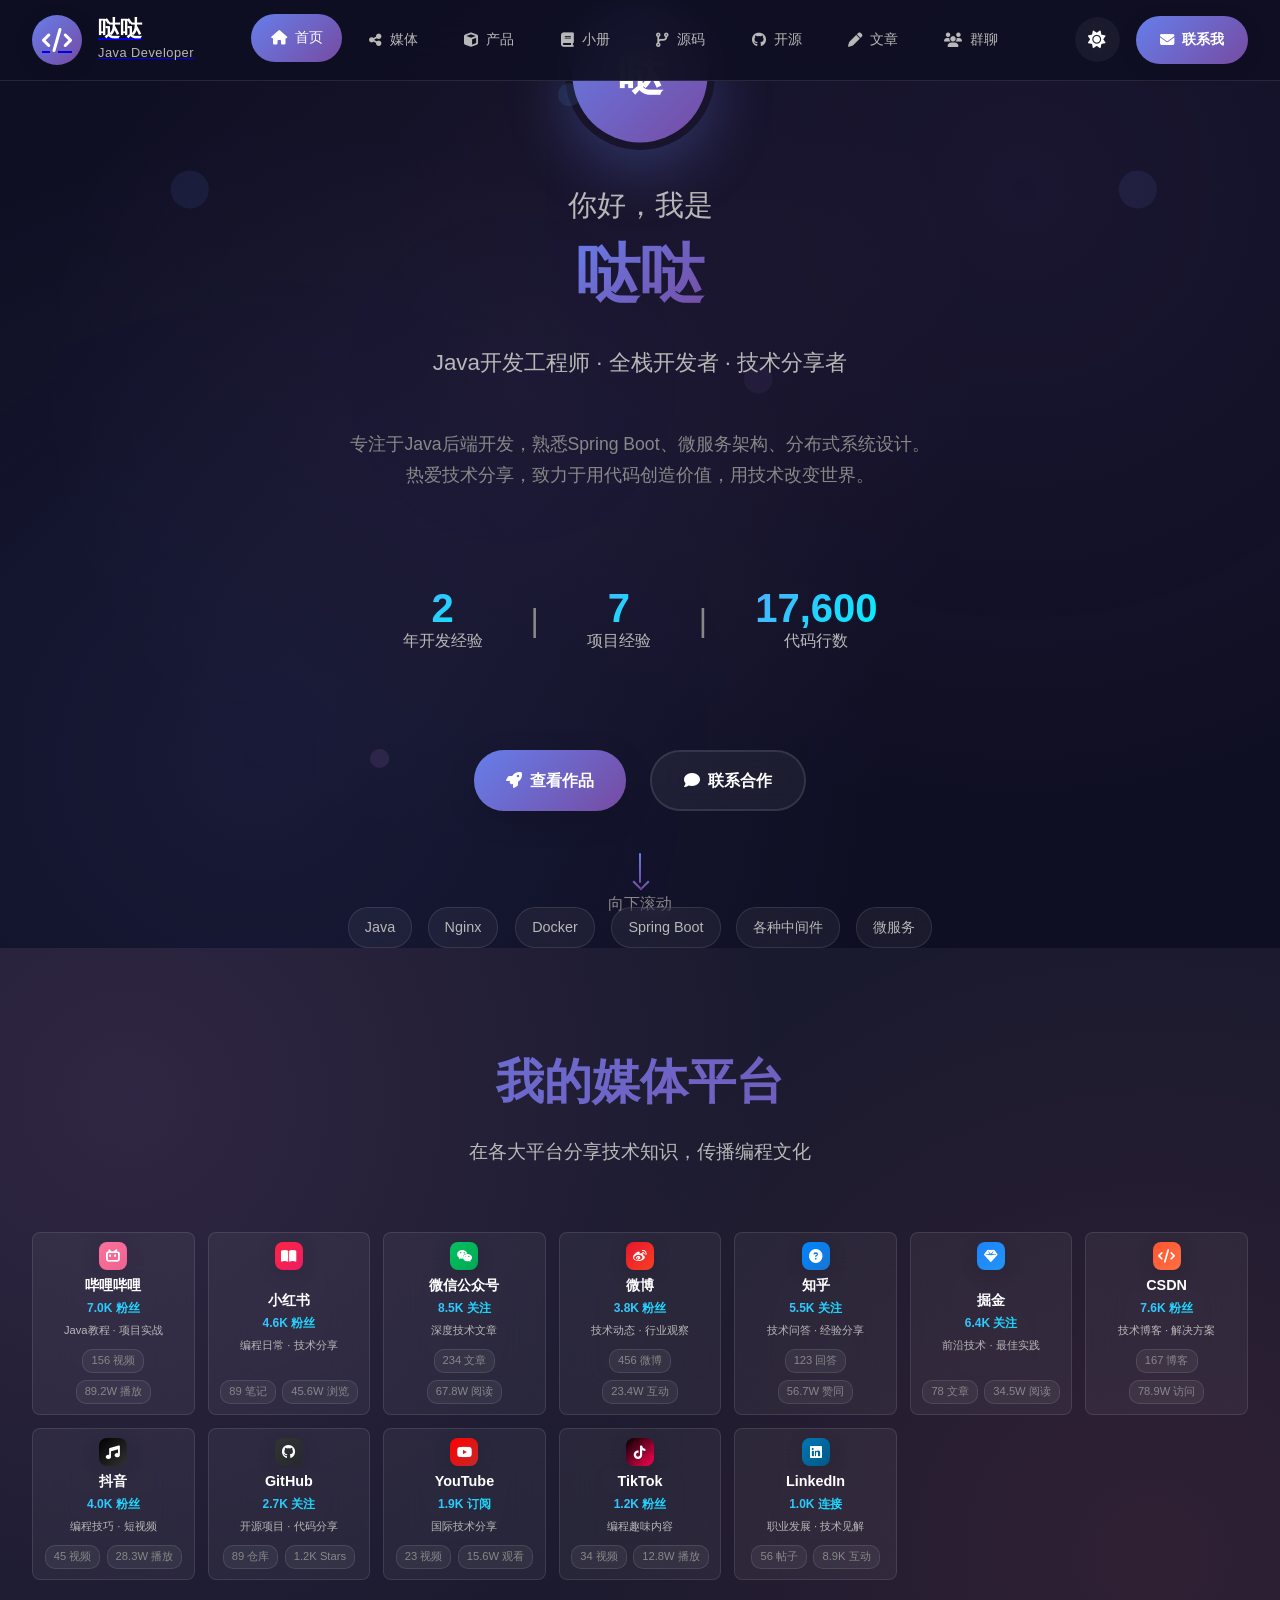
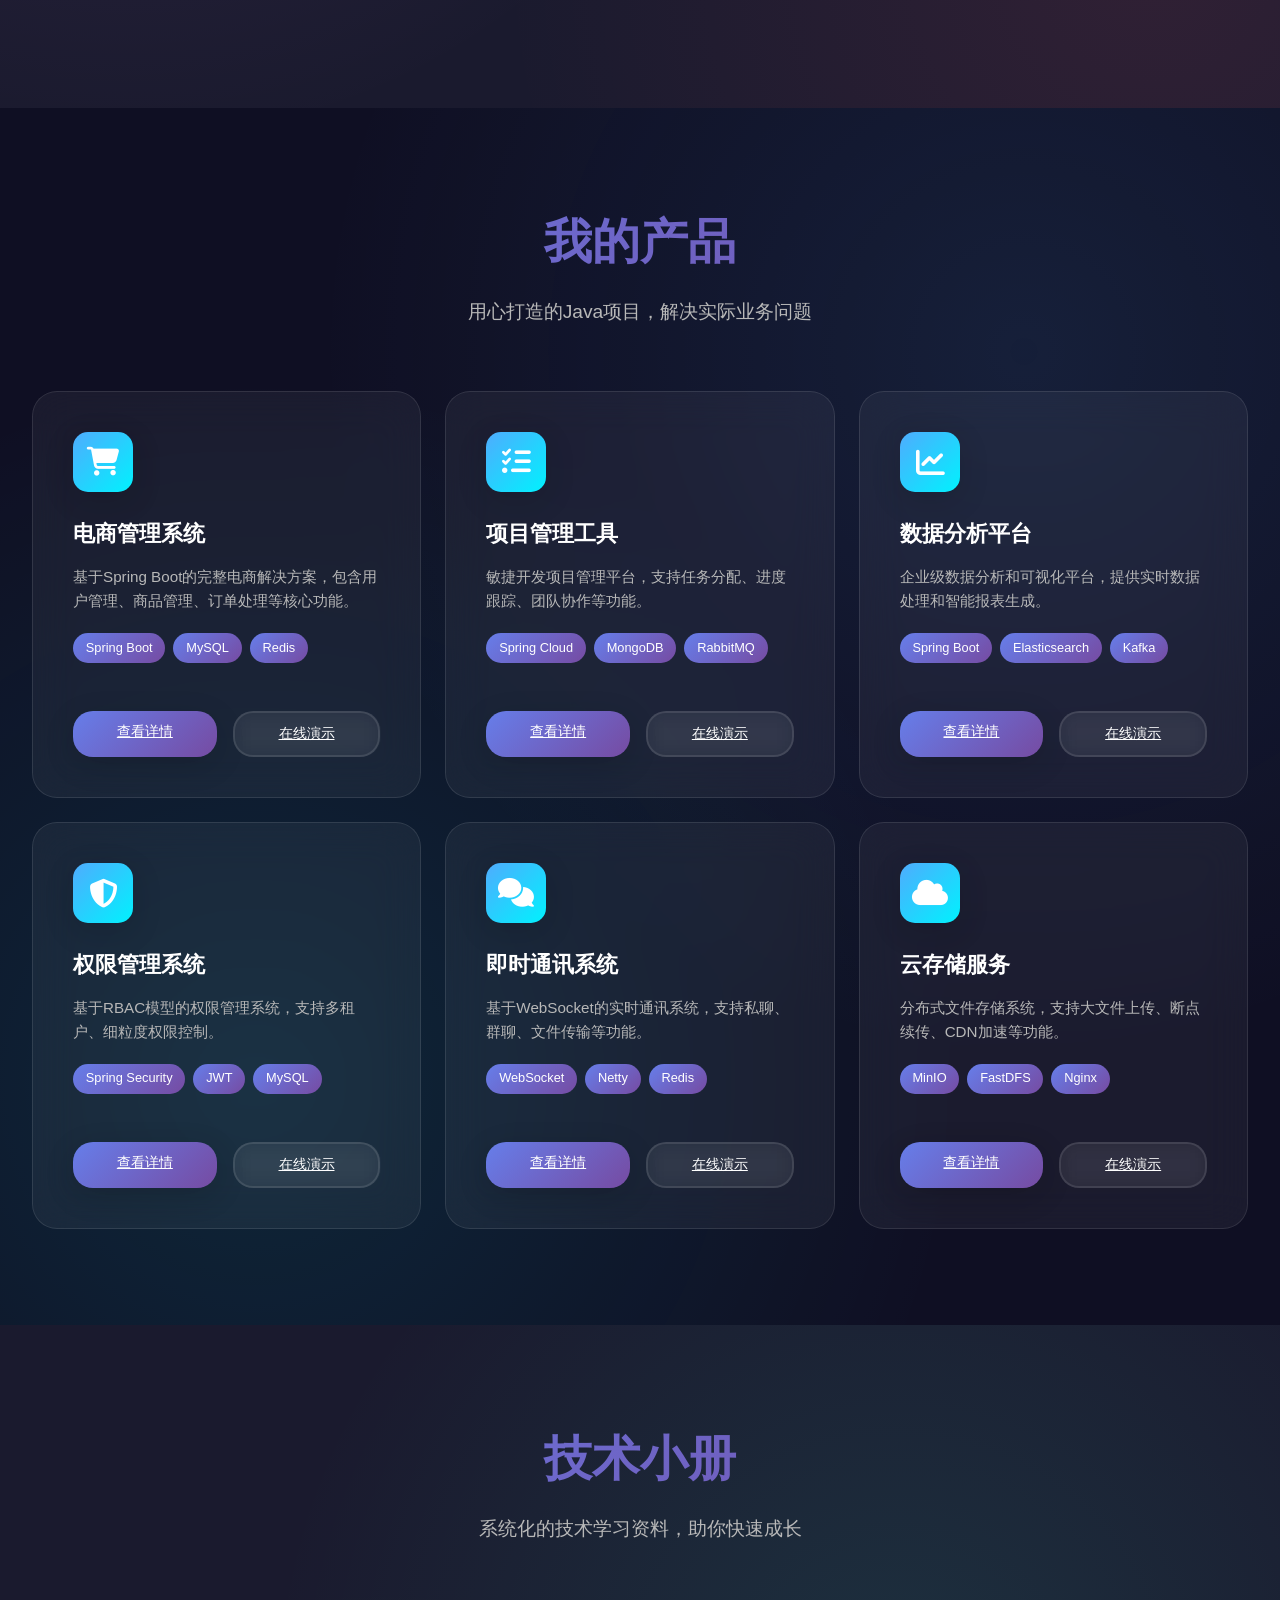
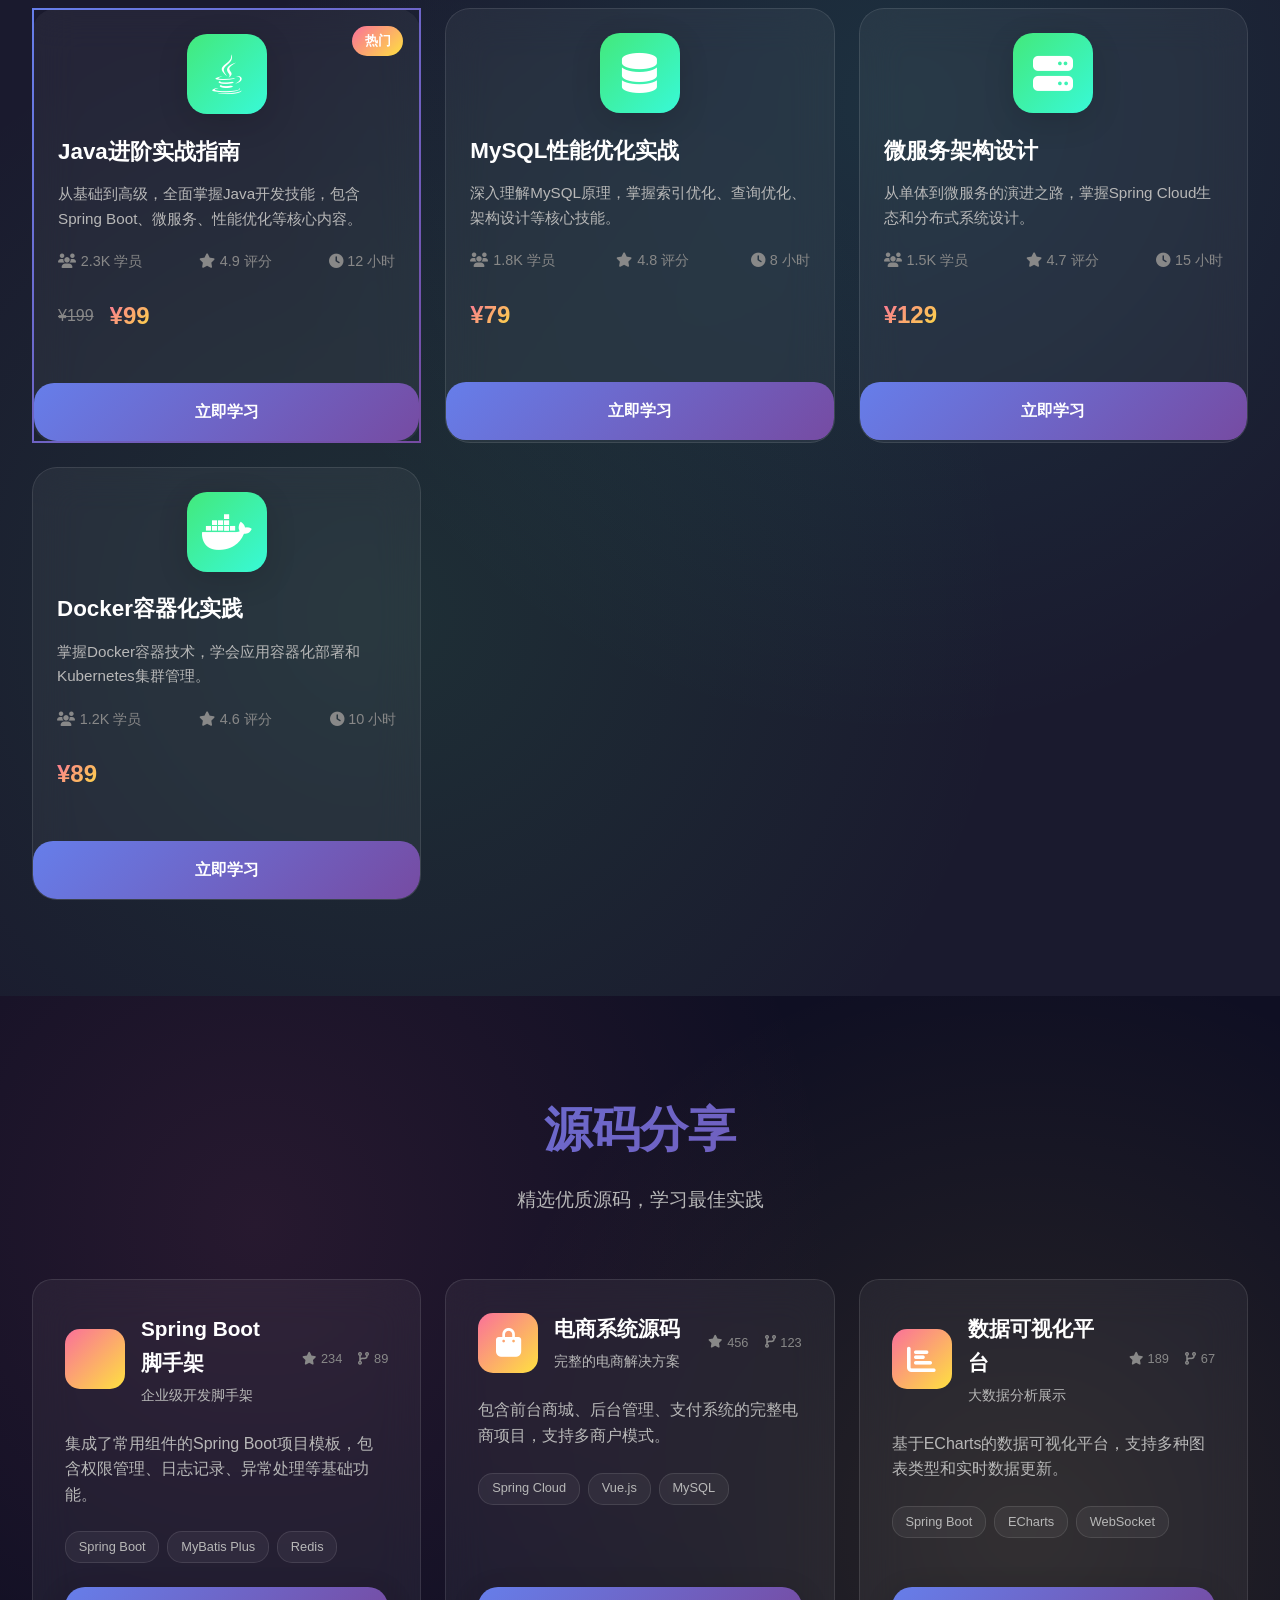
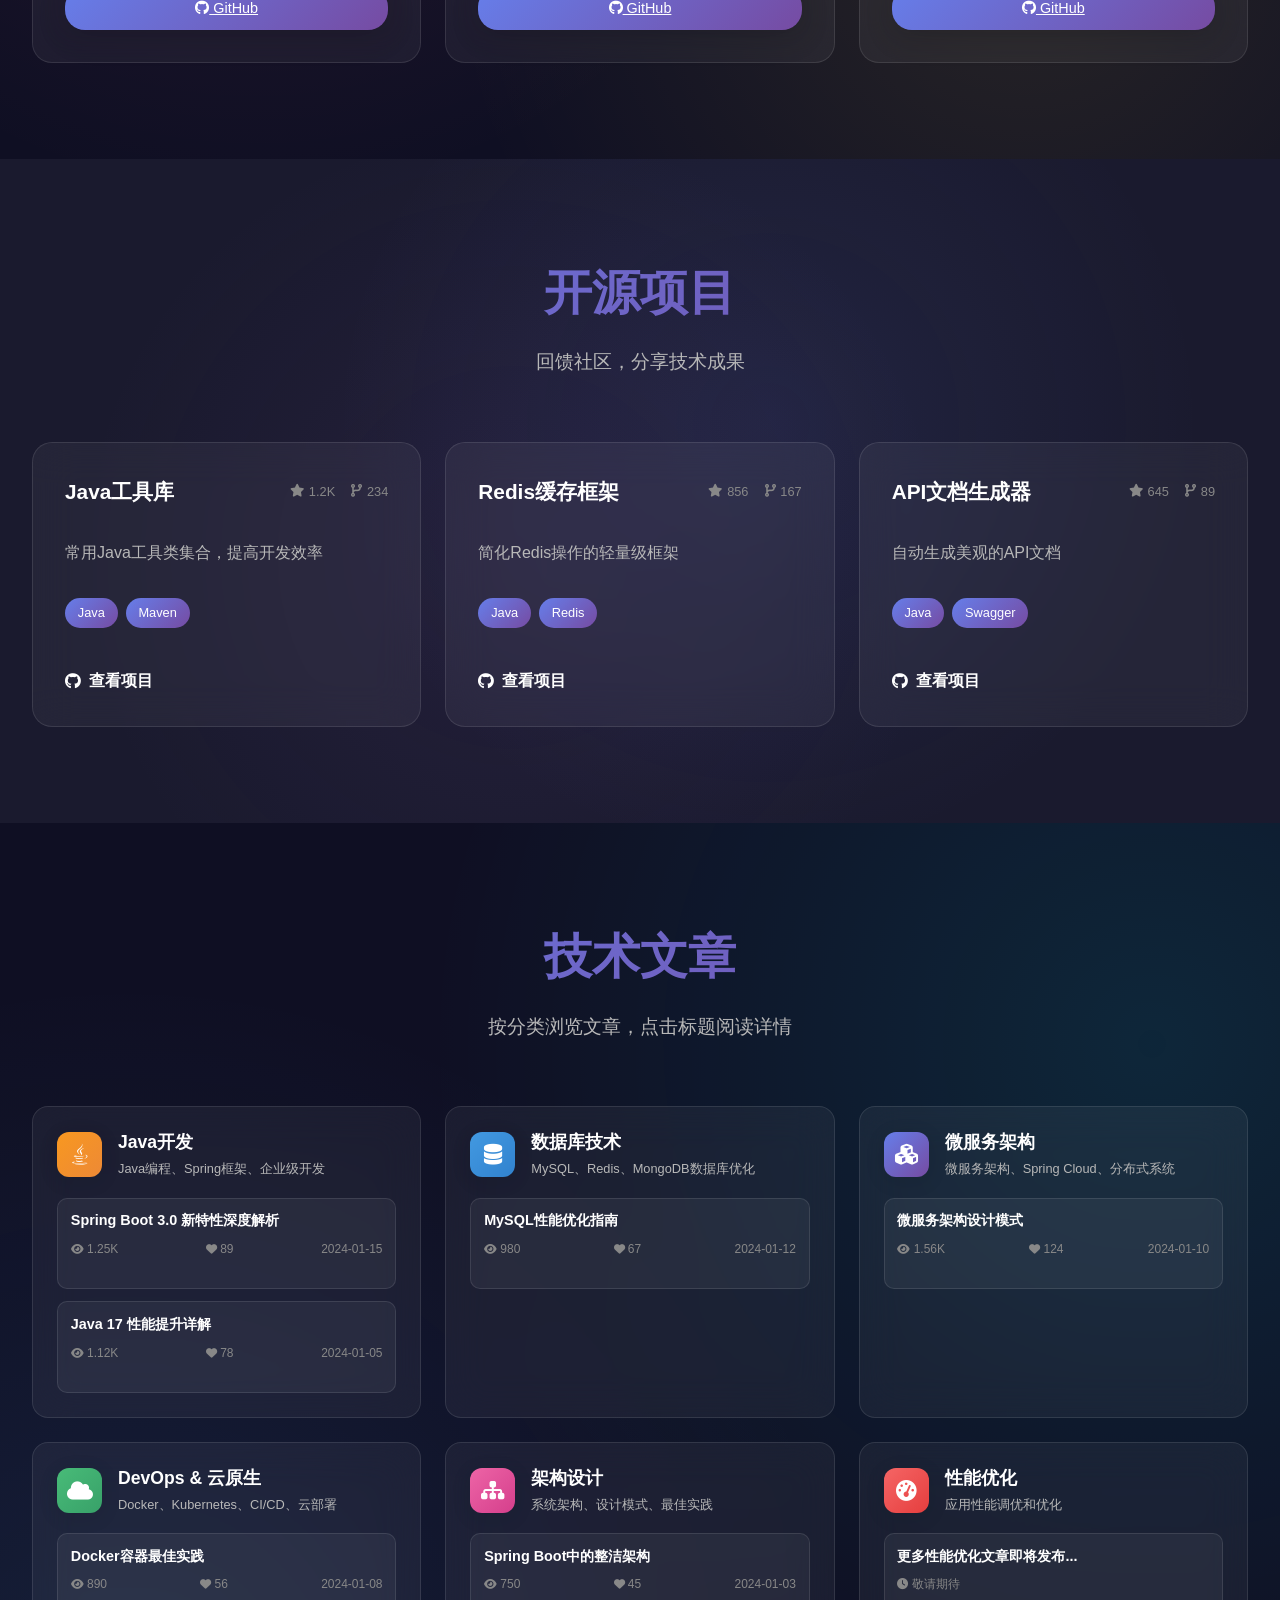
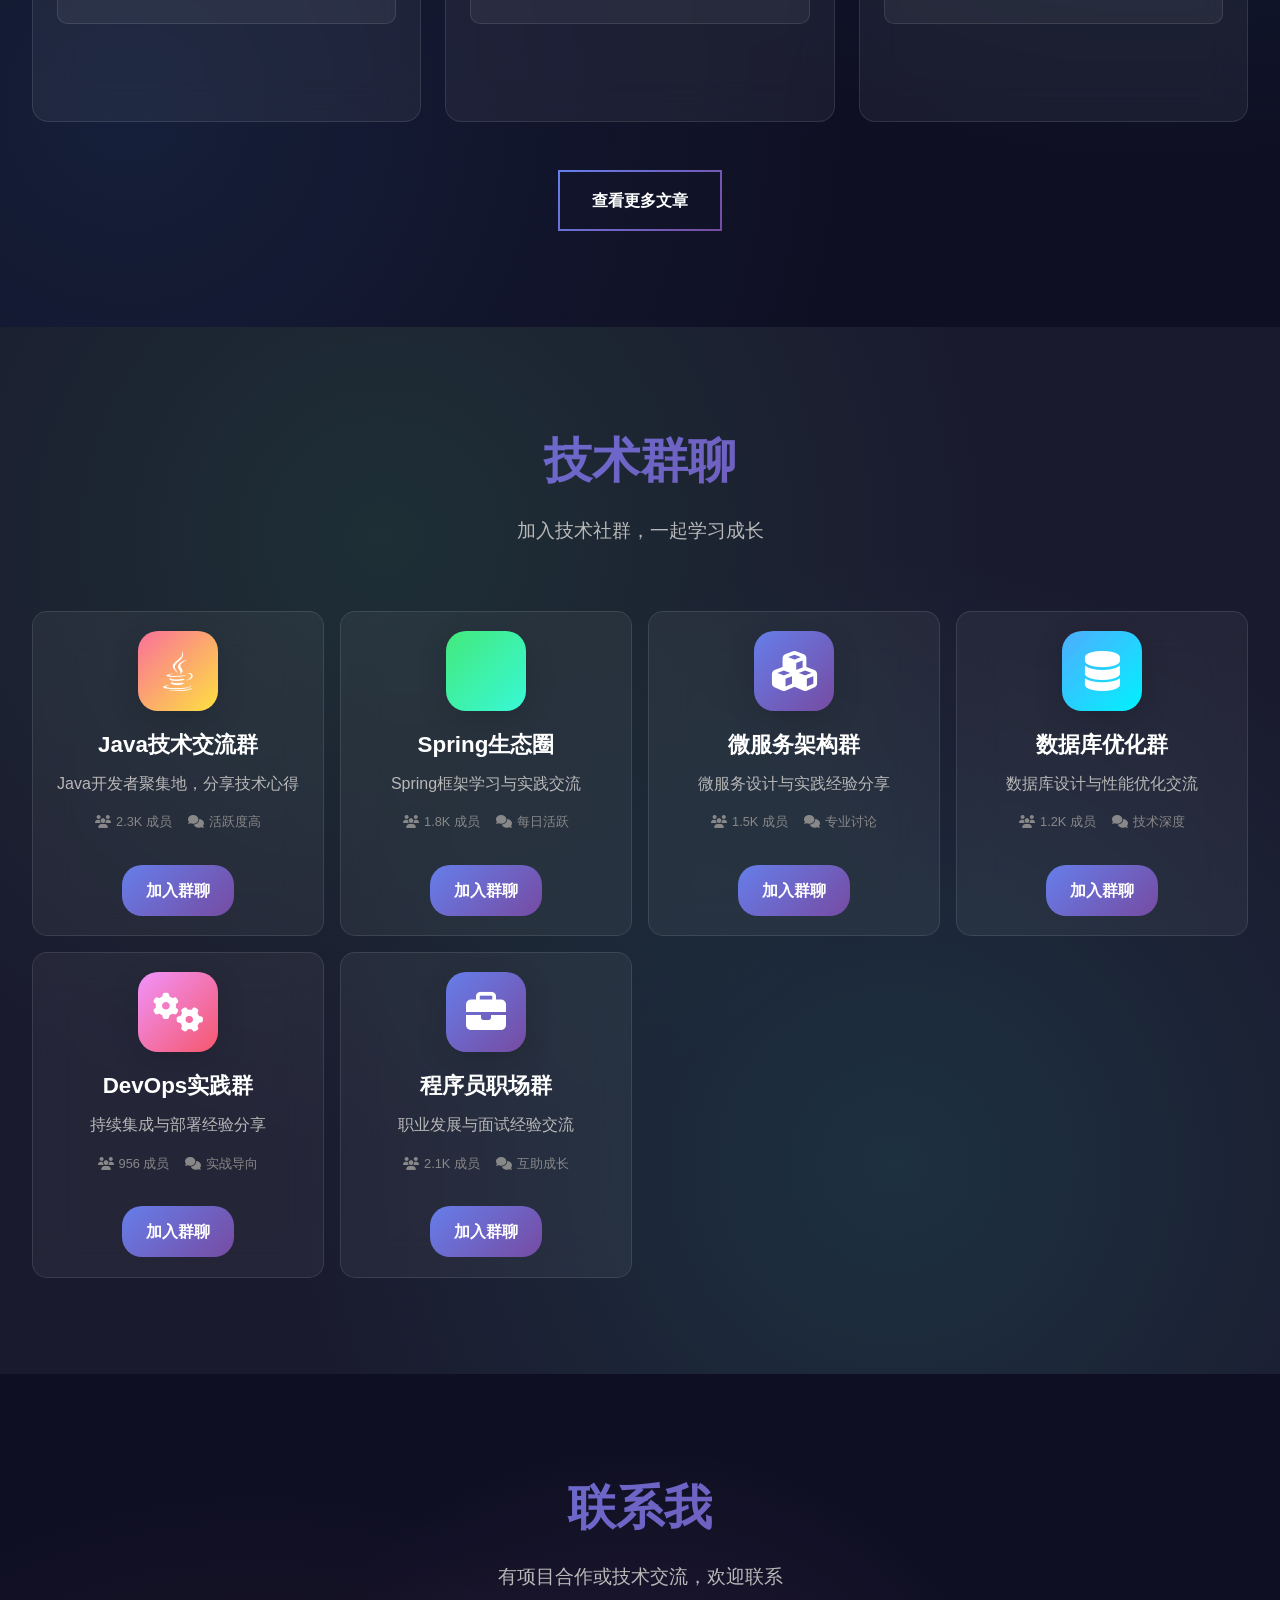
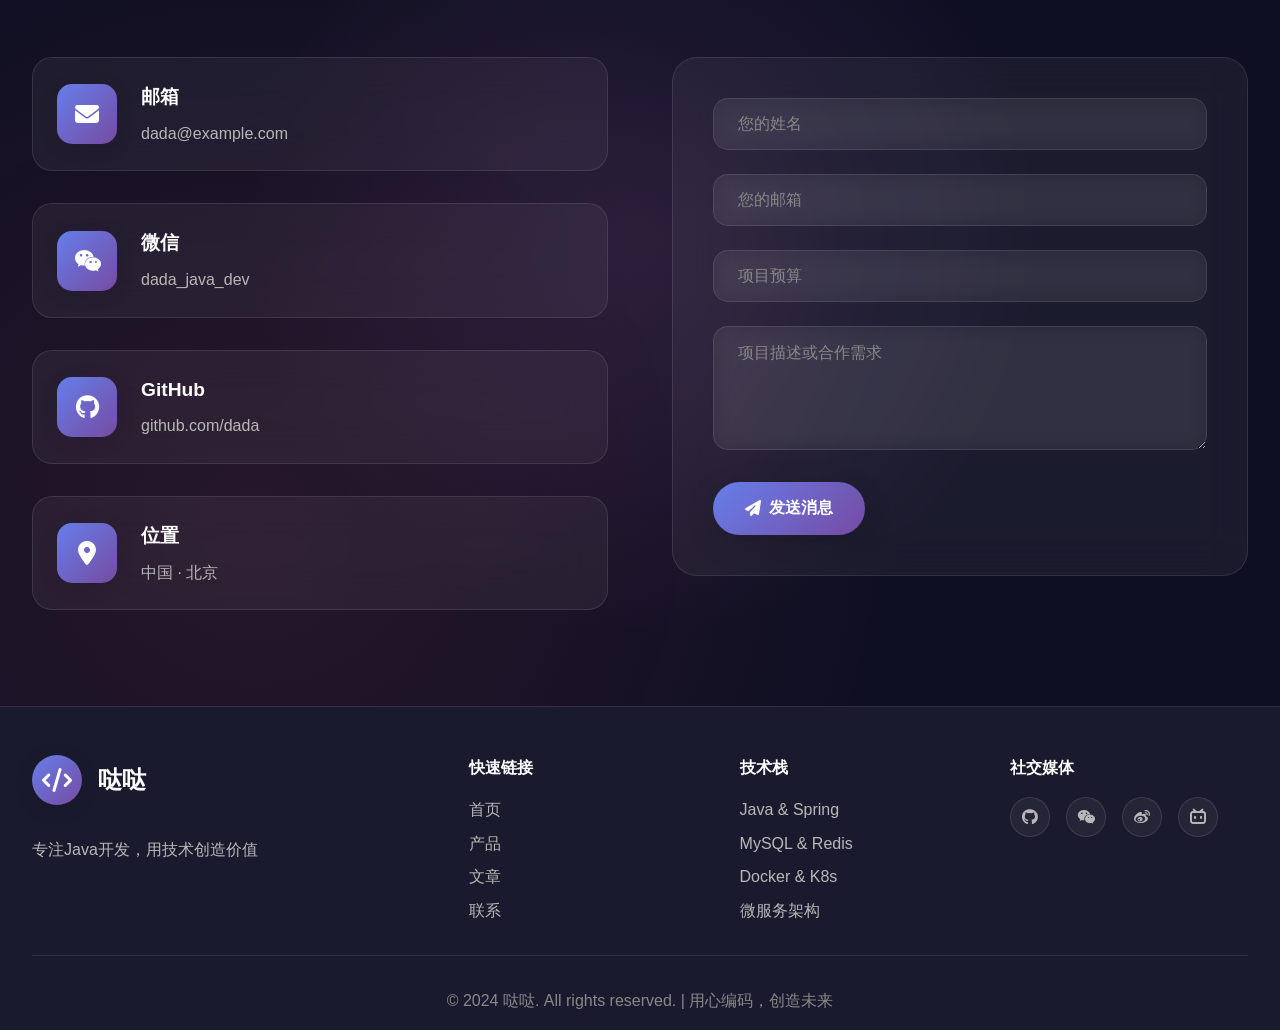
==== frontend/index.html @ 50cb6bde "first commit;" ====
<!DOCTYPE html>
<html lang="zh-CN">
<head>
    <meta charset="UTF-8">
    <meta name="viewport" content="width=device-width, initial-scale=1.0">
    <title>哒哒 - Java开发工程师</title>
    <link rel="stylesheet" href="css/style.css">
    <link rel="stylesheet" href="https://cdnjs.cloudflare.com/ajax/libs/font-awesome/6.4.0/css/all.min.css">
</head>
<body>
    <!-- 导航栏 -->
    <nav class="navbar">
        <div class="nav-container">
            <a href="#home" class="nav-logo">
                <div class="logo-avatar">
                    <i class="fas fa-code"></i>
                </div>
                <div class="logo-text">
                    <span class="logo-name">哒哒</span>
                    <span class="logo-subtitle">Java Developer</span>
                </div>
            </a>
            
            <div class="nav-menu">
                <a href="#home" class="nav-item active">
                    <i class="fas fa-home"></i>
                    <span>首页</span>
                </a>
                <a href="#media" class="nav-item">
                    <i class="fas fa-share-alt"></i>
                    <span>媒体</span>
                </a>
                <a href="#products" class="nav-item">
                    <i class="fas fa-cube"></i>
                    <span>产品</span>
                </a>
                <a href="#courses" class="nav-item">
                    <i class="fas fa-book"></i>
                    <span>小册</span>
                </a>
                <a href="#source" class="nav-item">
                    <i class="fas fa-code-branch"></i>
                    <span>源码</span>
                </a>
                <a href="#opensource" class="nav-item">
                    <i class="fab fa-github"></i>
                    <span>开源</span>
                </a>
                <a href="#articles" class="nav-item">
                    <i class="fas fa-pen"></i>
                    <span>文章</span>
                </a>
                <a href="#groups" class="nav-item">
                    <i class="fas fa-users"></i>
                    <span>群聊</span>
                </a>
            </div>
            
            <div class="nav-actions">
                <button class="theme-toggle" id="themeToggle">
                    <i class="fas fa-sun"></i>
                </button>
                <a href="#contact" class="nav-btn">
                    <i class="fas fa-envelope"></i>
                    <span>联系我</span>
                </a>
            </div>
        </div>
    </nav>

    <!-- 首页 -->
    <section id="home" class="hero-section">
        <div class="hero-container">
            <div class="hero-content">
                <div class="hero-avatar">
                    <img src="data:image/svg+xml,%3Csvg xmlns='http://www.w3.org/2000/svg' viewBox='0 0 200 200'%3E%3Cdefs%3E%3ClinearGradient id='grad1' x1='0%25' y1='0%25' x2='100%25' y2='100%25'%3E%3Cstop offset='0%25' style='stop-color:%23667eea;stop-opacity:1' /%3E%3Cstop offset='100%25' style='stop-color:%23764ba2;stop-opacity:1' /%3E%3C/linearGradient%3E%3C/defs%3E%3Ccircle cx='100' cy='100' r='90' fill='url(%23grad1)'/%3E%3Ctext x='100' y='120' text-anchor='middle' fill='white' font-size='60' font-weight='bold'%3E哒%3C/text%3E%3C/svg%3E" alt="Avatar">
                </div>
                <h1 class="hero-title">
                    <span class="title-line">你好，我是</span>
                    <span class="title-name">哒哒</span>
                </h1>
                <p class="hero-subtitle">Java开发工程师 · 全栈开发者 · 技术分享者</p>
                <p class="hero-description">
                    专注于Java后端开发，熟悉Spring Boot、微服务架构、分布式系统设计。
                    热爱技术分享，致力于用代码创造价值，用技术改变世界。
                </p>
                
                <div class="hero-stats">
                    <div class="stat-item">
                        <span class="stat-number" data-count="7">0</span>
                        <span class="stat-label">年开发经验</span>
                    </div>
                    <div class="stat-divider">|</div>
                    <div class="stat-item">
                        <span class="stat-number" data-count="20">0</span>
                        <span class="stat-label">项目经验</span>
                    </div>
                    <div class="stat-divider">|</div>
                    <div class="stat-item">
                        <span class="stat-number" data-count="50000">0</span>
                        <span class="stat-label">代码行数</span>
                    </div>
                </div>
                
                <div class="hero-buttons">
                    <a href="#products" class="btn btn-primary">
                        <i class="fas fa-rocket"></i>
                        <span>查看作品</span>
                    </a>
                    <a href="#contact" class="btn btn-secondary">
                        <i class="fas fa-comment"></i>
                        <span>联系合作</span>
                    </a>
                </div>
                
                <div class="hero-skills">
                    <div class="skill-tag">Java</div>
                    <div class="skill-tag">Nginx</div>
                    <div class="skill-tag">Docker</div>
                    <div class="skill-tag">Spring Boot</div>
                    <div class="skill-tag">各种中间件</div>
                    <div class="skill-tag">微服务</div>
                </div>
            </div>
        </div>
        
        <div class="scroll-indicator">
            <div class="scroll-arrow"></div>
            <span>向下滚动</span>
        </div>
    </section>

    <!-- 媒体平台 -->
    <section id="media" class="media-section">
        <div class="section-container">
            <div class="section-header">
                <h2 class="section-title">我的媒体平台</h2>
                <p class="section-subtitle">在各大平台分享技术知识，传播编程文化</p>
            </div>
            
            <div class="media-grid collapsed" id="mediaGrid">
                <div class="media-card bilibili">
                    <div class="media-icon">
                        <i class="fab fa-bilibili"></i>
                    </div>
                    <div class="media-info">
                        <h3>哔哩哔哩</h3>
                        <p class="followers">12.5K 粉丝</p>
                        <p class="description">Java教程 · 项目实战</p>
                    </div>
                    <div class="media-stats">
                        <span class="stat">156 视频</span>
                        <span class="stat">89.2W 播放</span>
                    </div>
                </div>
                
                <div class="media-card xiaohongshu">
                    <div class="media-icon">
                        <i class="fas fa-book-open"></i>
                    </div>
                    <div class="media-info">
                        <h3>小红书</h3>
                        <p class="followers">8.3K 粉丝</p>
                        <p class="description">编程日常 · 技术分享</p>
                    </div>
                    <div class="media-stats">
                        <span class="stat">89 笔记</span>
                        <span class="stat">45.6W 浏览</span>
                    </div>
                </div>
                
                <div class="media-card wechat">
                    <div class="media-icon">
                        <i class="fab fa-weixin"></i>
                    </div>
                    <div class="media-info">
                        <h3>微信公众号</h3>
                        <p class="followers">15.2K 关注</p>
                        <p class="description">深度技术文章</p>
                    </div>
                    <div class="media-stats">
                        <span class="stat">234 文章</span>
                        <span class="stat">67.8W 阅读</span>
                    </div>
                </div>
                
                <div class="media-card weibo">
                    <div class="media-icon">
                        <i class="fab fa-weibo"></i>
                    </div>
                    <div class="media-info">
                        <h3>微博</h3>
                        <p class="followers">6.7K 粉丝</p>
                        <p class="description">技术动态 · 行业观察</p>
                    </div>
                    <div class="media-stats">
                        <span class="stat">456 微博</span>
                        <span class="stat">23.4W 互动</span>
                    </div>
                </div>
                
                <div class="media-card zhihu">
                    <div class="media-icon">
                        <i class="fas fa-question-circle"></i>
                    </div>
                    <div class="media-info">
                        <h3>知乎</h3>
                        <p class="followers">9.8K 关注</p>
                        <p class="description">技术问答 · 经验分享</p>
                    </div>
                    <div class="media-stats">
                        <span class="stat">123 回答</span>
                        <span class="stat">56.7W 赞同</span>
                    </div>
                </div>
                
                <div class="media-card juejin">
                    <div class="media-icon">
                        <i class="fas fa-gem"></i>
                    </div>
                    <div class="media-info">
                        <h3>掘金</h3>
                        <p class="followers">11.4K 关注</p>
                        <p class="description">前沿技术 · 最佳实践</p>
                    </div>
                    <div class="media-stats">
                        <span class="stat">78 文章</span>
                        <span class="stat">34.5W 阅读</span>
                    </div>
                </div>
                
                <div class="media-card csdn">
                    <div class="media-icon">
                        <i class="fas fa-code"></i>
                    </div>
                    <div class="media-info">
                        <h3>CSDN</h3>
                        <p class="followers">13.6K 粉丝</p>
                        <p class="description">技术博客 · 解决方案</p>
                    </div>
                    <div class="media-stats">
                        <span class="stat">167 博客</span>
                        <span class="stat">78.9W 访问</span>
                    </div>
                </div>
                
                <div class="media-card douyin">
                    <div class="media-icon">
                        <i class="fas fa-music"></i>
                    </div>
                    <div class="media-info">
                        <h3>抖音</h3>
                        <p class="followers">7.2K 粉丝</p>
                        <p class="description">编程技巧 · 短视频</p>
                    </div>
                    <div class="media-stats">
                        <span class="stat">45 视频</span>
                        <span class="stat">28.3W 播放</span>
                    </div>
                </div>
                
                <div class="media-card github">
                    <div class="media-icon">
                        <i class="fab fa-github"></i>
                    </div>
                    <div class="media-info">
                        <h3>GitHub</h3>
                        <p class="followers">4.8K 关注</p>
                        <p class="description">开源项目 · 代码分享</p>
                    </div>
                    <div class="media-stats">
                        <span class="stat">89 仓库</span>
                        <span class="stat">1.2K Stars</span>
                    </div>
                </div>
                
                <div class="media-card youtube">
                    <div class="media-icon">
                        <i class="fab fa-youtube"></i>
                    </div>
                    <div class="media-info">
                        <h3>YouTube</h3>
                        <p class="followers">3.4K 订阅</p>
                        <p class="description">国际技术分享</p>
                    </div>
                    <div class="media-stats">
                        <span class="stat">23 视频</span>
                        <span class="stat">15.6W 观看</span>
                    </div>
                </div>
                
                <div class="media-card tiktok">
                    <div class="media-icon">
                        <i class="fab fa-tiktok"></i>
                    </div>
                    <div class="media-info">
                        <h3>TikTok</h3>
                        <p class="followers">2.1K 粉丝</p>
                        <p class="description">编程趣味内容</p>
                    </div>
                    <div class="media-stats">
                        <span class="stat">34 视频</span>
                        <span class="stat">12.8W 播放</span>
                    </div>
                </div>
                
                <div class="media-card linkedin">
                    <div class="media-icon">
                        <i class="fab fa-linkedin"></i>
                    </div>
                    <div class="media-info">
                        <h3>LinkedIn</h3>
                        <p class="followers">1.8K 连接</p>
                        <p class="description">职业发展 · 技术见解</p>
                    </div>
                    <div class="media-stats">
                        <span class="stat">56 帖子</span>
                        <span class="stat">8.9K 互动</span>
                    </div>
                </div>
            </div>
            
            <div style="text-align: center; margin-top: 2rem;">
                <button class="btn btn-outline" id="mediaToggle">
                    <i class="fas fa-chevron-down"></i>
                    <span>查看全部平台</span>
                </button>
            </div>
        </div>
    </section>

    <!-- 产品展示 -->
    <section id="products" class="products-section">
        <div class="section-container">
            <div class="section-header">
                <h2 class="section-title">我的产品</h2>
                <p class="section-subtitle">用心打造的Java项目，解决实际业务问题</p>
            </div>
            
            <div class="products-grid">
                <div class="product-card">
                    <div class="product-icon">
                        <i class="fas fa-shopping-cart"></i>
                    </div>
                    <div class="product-info">
                        <h3>电商管理系统</h3>
                        <p>基于Spring Boot的完整电商解决方案，包含用户管理、商品管理、订单处理等核心功能。</p>
                        <div class="tech-stack">
                            <span class="tech">Spring Boot</span>
                            <span class="tech">MySQL</span>
                            <span class="tech">Redis</span>
                        </div>
                    </div>
                    <div class="product-actions">
                        <a href="#" class="btn-small btn-primary">查看详情</a>
                        <a href="#" class="btn-small btn-secondary">在线演示</a>
                    </div>
                </div>
                
                <div class="product-card">
                    <div class="product-icon">
                        <i class="fas fa-tasks"></i>
                    </div>
                    <div class="product-info">
                        <h3>项目管理工具</h3>
                        <p>敏捷开发项目管理平台，支持任务分配、进度跟踪、团队协作等功能。</p>
                        <div class="tech-stack">
                            <span class="tech">Spring Cloud</span>
                            <span class="tech">MongoDB</span>
                            <span class="tech">RabbitMQ</span>
                        </div>
                    </div>
                    <div class="product-actions">
                        <a href="#" class="btn-small btn-primary">查看详情</a>
                        <a href="#" class="btn-small btn-secondary">在线演示</a>
                    </div>
                </div>
                
                <div class="product-card">
                    <div class="product-icon">
                        <i class="fas fa-chart-line"></i>
                    </div>
                    <div class="product-info">
                        <h3>数据分析平台</h3>
                        <p>企业级数据分析和可视化平台，提供实时数据处理和智能报表生成。</p>
                        <div class="tech-stack">
                            <span class="tech">Spring Boot</span>
                            <span class="tech">Elasticsearch</span>
                            <span class="tech">Kafka</span>
                        </div>
                    </div>
                    <div class="product-actions">
                        <a href="#" class="btn-small btn-primary">查看详情</a>
                        <a href="#" class="btn-small btn-secondary">在线演示</a>
                    </div>
                </div>
                
                <div class="product-card">
                    <div class="product-icon">
                        <i class="fas fa-shield-alt"></i>
                    </div>
                    <div class="product-info">
                        <h3>权限管理系统</h3>
                        <p>基于RBAC模型的权限管理系统，支持多租户、细粒度权限控制。</p>
                        <div class="tech-stack">
                            <span class="tech">Spring Security</span>
                            <span class="tech">JWT</span>
                            <span class="tech">MySQL</span>
                        </div>
                    </div>
                    <div class="product-actions">
                        <a href="#" class="btn-small btn-primary">查看详情</a>
                        <a href="#" class="btn-small btn-secondary">在线演示</a>
                    </div>
                </div>
                
                <div class="product-card">
                    <div class="product-icon">
                        <i class="fas fa-comments"></i>
                    </div>
                    <div class="product-info">
                        <h3>即时通讯系统</h3>
                        <p>基于WebSocket的实时通讯系统，支持私聊、群聊、文件传输等功能。</p>
                        <div class="tech-stack">
                            <span class="tech">WebSocket</span>
                            <span class="tech">Netty</span>
                            <span class="tech">Redis</span>
                        </div>
                    </div>
                    <div class="product-actions">
                        <a href="#" class="btn-small btn-primary">查看详情</a>
                        <a href="#" class="btn-small btn-secondary">在线演示</a>
                    </div>
                </div>
                
                <div class="product-card">
                    <div class="product-icon">
                        <i class="fas fa-cloud"></i>
                    </div>
                    <div class="product-info">
                        <h3>云存储服务</h3>
                        <p>分布式文件存储系统，支持大文件上传、断点续传、CDN加速等功能。</p>
                        <div class="tech-stack">
                            <span class="tech">MinIO</span>
                            <span class="tech">FastDFS</span>
                            <span class="tech">Nginx</span>
                        </div>
                    </div>
                    <div class="product-actions">
                        <a href="#" class="btn-small btn-primary">查看详情</a>
                        <a href="#" class="btn-small btn-secondary">在线演示</a>
                    </div>
                </div>
            </div>
        </div>
    </section>

    <!-- 技术小册 -->
    <section id="courses" class="courses-section">
        <div class="section-container">
            <div class="section-header">
                <h2 class="section-title">技术小册</h2>
                <p class="section-subtitle">系统化的技术学习资料，助你快速成长</p>
            </div>
            
            <div class="courses-grid">
                <div class="course-card featured">
                    <div class="course-badge">热门</div>
                    <div class="course-icon">
                        <i class="fab fa-java"></i>
                    </div>
                    <div class="course-info">
                        <h3>Java进阶实战指南</h3>
                        <p>从基础到高级，全面掌握Java开发技能，包含Spring Boot、微服务、性能优化等核心内容。</p>
                        <div class="course-stats">
                            <span><i class="fas fa-users"></i> 2.3K 学员</span>
                            <span><i class="fas fa-star"></i> 4.9 评分</span>
                            <span><i class="fas fa-clock"></i> 12 小时</span>
                        </div>
                        <div class="course-price">
                            <span class="original-price">¥199</span>
                            <span class="current-price">¥99</span>
                        </div>
                    </div>
                    <a href="#" class="course-btn">立即学习</a>
                </div>
                
                <div class="course-card">
                    <div class="course-icon">
                        <i class="fas fa-database"></i>
                    </div>
                    <div class="course-info">
                        <h3>MySQL性能优化实战</h3>
                        <p>深入理解MySQL原理，掌握索引优化、查询优化、架构设计等核心技能。</p>
                        <div class="course-stats">
                            <span><i class="fas fa-users"></i> 1.8K 学员</span>
                            <span><i class="fas fa-star"></i> 4.8 评分</span>
                            <span><i class="fas fa-clock"></i> 8 小时</span>
                        </div>
                        <div class="course-price">
                            <span class="current-price">¥79</span>
                        </div>
                    </div>
                    <a href="#" class="course-btn">立即学习</a>
                </div>
                
                <div class="course-card">
                    <div class="course-icon">
                        <i class="fas fa-server"></i>
                    </div>
                    <div class="course-info">
                        <h3>微服务架构设计</h3>
                        <p>从单体到微服务的演进之路，掌握Spring Cloud生态和分布式系统设计。</p>
                        <div class="course-stats">
                            <span><i class="fas fa-users"></i> 1.5K 学员</span>
                            <span><i class="fas fa-star"></i> 4.7 评分</span>
                            <span><i class="fas fa-clock"></i> 15 小时</span>
                        </div>
                        <div class="course-price">
                            <span class="current-price">¥129</span>
                        </div>
                    </div>
                    <a href="#" class="course-btn">立即学习</a>
                </div>
                
                <div class="course-card">
                    <div class="course-icon">
                        <i class="fab fa-docker"></i>
                    </div>
                    <div class="course-info">
                        <h3>Docker容器化实践</h3>
                        <p>掌握Docker容器技术，学会应用容器化部署和Kubernetes集群管理。</p>
                        <div class="course-stats">
                            <span><i class="fas fa-users"></i> 1.2K 学员</span>
                            <span><i class="fas fa-star"></i> 4.6 评分</span>
                            <span><i class="fas fa-clock"></i> 10 小时</span>
                        </div>
                        <div class="course-price">
                            <span class="current-price">¥89</span>
                        </div>
                    </div>
                    <a href="#" class="course-btn">立即学习</a>
                </div>
            </div>
        </div>
    </section>

    <!-- 源码分享 -->
    <section id="source" class="source-section">
        <div class="section-container">
            <div class="section-header">
                <h2 class="section-title">源码分享</h2>
                <p class="section-subtitle">精选优质源码，学习最佳实践</p>
            </div>
            
            <div class="source-grid">
                <div class="source-card">
                    <div class="source-header">
                        <div class="source-icon">
                            <i class="fab fa-spring"></i>
                        </div>
                        <div class="source-meta">
                            <h3>Spring Boot 脚手架</h3>
                            <p>企业级开发脚手架</p>
                        </div>
                        <div class="source-stats">
                            <span><i class="fas fa-star"></i> 234</span>
                            <span><i class="fas fa-code-branch"></i> 89</span>
                        </div>
                    </div>
                    <div class="source-description">
                        <p>集成了常用组件的Spring Boot项目模板，包含权限管理、日志记录、异常处理等基础功能。</p>
                    </div>
                    <div class="source-tech">
                        <span class="tech-tag">Spring Boot</span>
                        <span class="tech-tag">MyBatis Plus</span>
                        <span class="tech-tag">Redis</span>
                    </div>
                    <div class="source-actions">
                        <a href="#" class="btn-small btn-primary">
                            <i class="fab fa-github"></i> GitHub
                        </a>
                    </div>
                </div>
                
                <div class="source-card">
                    <div class="source-header">
                        <div class="source-icon">
                            <i class="fas fa-shopping-bag"></i>
                        </div>
                        <div class="source-meta">
                            <h3>电商系统源码</h3>
                            <p>完整的电商解决方案</p>
                        </div>
                        <div class="source-stats">
                            <span><i class="fas fa-star"></i> 456</span>
                            <span><i class="fas fa-code-branch"></i> 123</span>
                        </div>
                    </div>
                    <div class="source-description">
                        <p>包含前台商城、后台管理、支付系统的完整电商项目，支持多商户模式。</p>
                    </div>
                    <div class="source-tech">
                        <span class="tech-tag">Spring Cloud</span>
                        <span class="tech-tag">Vue.js</span>
                        <span class="tech-tag">MySQL</span>
                    </div>
                    <div class="source-actions">
                        <a href="#" class="btn-small btn-primary">
                            <i class="fab fa-github"></i> GitHub
                        </a>
                    </div>
                </div>
                
                <div class="source-card">
                    <div class="source-header">
                        <div class="source-icon">
                            <i class="fas fa-chart-bar"></i>
                        </div>
                        <div class="source-meta">
                            <h3>数据可视化平台</h3>
                            <p>大数据分析展示</p>
                        </div>
                        <div class="source-stats">
                            <span><i class="fas fa-star"></i> 189</span>
                            <span><i class="fas fa-code-branch"></i> 67</span>
                        </div>
                    </div>
                    <div class="source-description">
                        <p>基于ECharts的数据可视化平台，支持多种图表类型和实时数据更新。</p>
                    </div>
                    <div class="source-tech">
                        <span class="tech-tag">Spring Boot</span>
                        <span class="tech-tag">ECharts</span>
                        <span class="tech-tag">WebSocket</span>
                    </div>
                    <div class="source-actions">
                        <a href="#" class="btn-small btn-primary">
                            <i class="fab fa-github"></i> GitHub
                        </a>
                    </div>
                </div>
            </div>
        </div>
    </section>

    <!-- 开源项目 -->
    <section id="opensource" class="opensource-section">
        <div class="section-container">
            <div class="section-header">
                <h2 class="section-title">开源项目</h2>
                <p class="section-subtitle">回馈社区，分享技术成果</p>
            </div>
            
            <div class="opensource-grid">
                <div class="opensource-card">
                    <div class="opensource-header">
                        <h3>Java工具库</h3>
                        <div class="opensource-stats">
                            <span><i class="fas fa-star"></i> 1.2K</span>
                            <span><i class="fas fa-code-branch"></i> 234</span>
                        </div>
                    </div>
                    <p>常用Java工具类集合，提高开发效率</p>
                    <div class="opensource-tech">
                        <span>Java</span>
                        <span>Maven</span>
                    </div>
                    <a href="#" class="opensource-link">
                        <i class="fab fa-github"></i> 查看项目
                    </a>
                </div>
                
                <div class="opensource-card">
                    <div class="opensource-header">
                        <h3>Redis缓存框架</h3>
                        <div class="opensource-stats">
                            <span><i class="fas fa-star"></i> 856</span>
                            <span><i class="fas fa-code-branch"></i> 167</span>
                        </div>
                    </div>
                    <p>简化Redis操作的轻量级框架</p>
                    <div class="opensource-tech">
                        <span>Java</span>
                        <span>Redis</span>
                    </div>
                    <a href="#" class="opensource-link">
                        <i class="fab fa-github"></i> 查看项目
                    </a>
                </div>
                
                <div class="opensource-card">
                    <div class="opensource-header">
                        <h3>API文档生成器</h3>
                        <div class="opensource-stats">
                            <span><i class="fas fa-star"></i> 645</span>
                            <span><i class="fas fa-code-branch"></i> 89</span>
                        </div>
                    </div>
                    <p>自动生成美观的API文档</p>
                    <div class="opensource-tech">
                        <span>Java</span>
                        <span>Swagger</span>
                    </div>
                    <a href="#" class="opensource-link">
                        <i class="fab fa-github"></i> 查看项目
                    </a>
                </div>
            </div>
        </div>
    </section>

    <!-- 技术文章 -->
    <section id="articles" class="articles-section">
        <div class="section-container">
            <div class="section-header">
                <h2 class="section-title">技术文章</h2>
                <p class="section-subtitle">按分类浏览文章，点击标题阅读详情</p>
            </div>
            
            <div class="article-categories-grid">
                <div class="category-card java-category">
                    <div class="category-header">
                        <div class="category-icon">
                            <i class="fab fa-java"></i>
                        </div>
                        <div class="category-info">
                            <h3>Java开发</h3>
                            <p>Java编程、Spring框架、企业级开发</p>
                        </div>
                    </div>
                    <div class="category-articles">
                        <div class="article-item" onclick="window.open('article.html?id=1', '_blank')">
                            <h4>Spring Boot 3.0 新特性深度解析</h4>
                            <div class="article-meta">
                                <span><i class="fas fa-eye"></i> 1.25K</span>
                                <span><i class="fas fa-heart"></i> 89</span>
                                <span>2024-01-15</span>
                            </div>
                        </div>
                        <div class="article-item" onclick="window.open('article.html?id=5', '_blank')">
                            <h4>Java 17 性能提升详解</h4>
                            <div class="article-meta">
                                <span><i class="fas fa-eye"></i> 1.12K</span>
                                <span><i class="fas fa-heart"></i> 78</span>
                                <span>2024-01-05</span>
                            </div>
                        </div>
                    </div>
                </div>

                <div class="category-card database-category">
                    <div class="category-header">
                        <div class="category-icon">
                            <i class="fas fa-database"></i>
                        </div>
                        <div class="category-info">
                            <h3>数据库技术</h3>
                            <p>MySQL、Redis、MongoDB数据库优化</p>
                        </div>
                    </div>
                    <div class="category-articles">
                        <div class="article-item" onclick="window.open('article.html?id=2', '_blank')">
                            <h4>MySQL性能优化指南</h4>
                            <div class="article-meta">
                                <span><i class="fas fa-eye"></i> 980</span>
                                <span><i class="fas fa-heart"></i> 67</span>
                                <span>2024-01-12</span>
                            </div>
                        </div>
                    </div>
                </div>

                <div class="category-card microservice-category">
                    <div class="category-header">
                        <div class="category-icon">
                            <i class="fas fa-cubes"></i>
                        </div>
                        <div class="category-info">
                            <h3>微服务架构</h3>
                            <p>微服务架构、Spring Cloud、分布式系统</p>
                        </div>
                    </div>
                    <div class="category-articles">
                        <div class="article-item" onclick="window.open('article.html?id=3', '_blank')">
                            <h4>微服务架构设计模式</h4>
                            <div class="article-meta">
                                <span><i class="fas fa-eye"></i> 1.56K</span>
                                <span><i class="fas fa-heart"></i> 124</span>
                                <span>2024-01-10</span>
                            </div>
                        </div>
                    </div>
                </div>

                <div class="category-card devops-category">
                    <div class="category-header">
                        <div class="category-icon">
                            <i class="fas fa-cloud"></i>
                        </div>
                        <div class="category-info">
                            <h3>DevOps & 云原生</h3>
                            <p>Docker、Kubernetes、CI/CD、云部署</p>
                        </div>
                    </div>
                    <div class="category-articles">
                        <div class="article-item" onclick="window.open('article.html?id=4', '_blank')">
                            <h4>Docker容器最佳实践</h4>
                            <div class="article-meta">
                                <span><i class="fas fa-eye"></i> 890</span>
                                <span><i class="fas fa-heart"></i> 56</span>
                                <span>2024-01-08</span>
                            </div>
                        </div>
                    </div>
                </div>

                <div class="category-card architecture-category">
                    <div class="category-header">
                        <div class="category-icon">
                            <i class="fas fa-sitemap"></i>
                        </div>
                        <div class="category-info">
                            <h3>架构设计</h3>
                            <p>系统架构、设计模式、最佳实践</p>
                        </div>
                    </div>
                    <div class="category-articles">
                        <div class="article-item" onclick="window.open('article.html?id=6', '_blank')">
                            <h4>Spring Boot中的整洁架构</h4>
                            <div class="article-meta">
                                <span><i class="fas fa-eye"></i> 750</span>
                                <span><i class="fas fa-heart"></i> 45</span>
                                <span>2024-01-03</span>
                            </div>
                        </div>
                    </div>
                </div>

                <div class="category-card performance-category">
                    <div class="category-header">
                        <div class="category-icon">
                            <i class="fas fa-tachometer-alt"></i>
                        </div>
                        <div class="category-info">
                            <h3>性能优化</h3>
                            <p>应用性能调优和优化</p>
                        </div>
                    </div>
                    <div class="category-articles">
                        <div class="article-item">
                            <h4>更多性能优化文章即将发布...</h4>
                            <div class="article-meta">
                                <span><i class="fas fa-clock"></i> 敬请期待</span>
                            </div>
                        </div>
                    </div>
                </div>
            </div>
            
            <div class="articles-more">
                <a href="articles.html" class="btn btn-outline">查看更多文章</a>
            </div>
        </div>
    </section>

    <!-- 技术群聊 -->
    <section id="groups" class="groups-section">
        <div class="section-container">
            <div class="section-header">
                <h2 class="section-title">技术群聊</h2>
                <p class="section-subtitle">加入技术社群，一起学习成长</p>
            </div>
            
            <div class="groups-grid">
                <div class="group-card java-group">
                    <div class="group-icon">
                        <i class="fab fa-java"></i>
                    </div>
                    <div class="group-info">
                        <h3>Java技术交流群</h3>
                        <p>Java开发者聚集地，分享技术心得</p>
                        <div class="group-stats">
                            <span><i class="fas fa-users"></i> 2.3K 成员</span>
                            <span><i class="fas fa-comments"></i> 活跃度高</span>
                        </div>
                    </div>
                    <a href="#" class="group-join">加入群聊</a>
                </div>
                
                <div class="group-card spring-group">
                    <div class="group-icon">
                        <i class="fab fa-spring"></i>
                    </div>
                    <div class="group-info">
                        <h3>Spring生态圈</h3>
                        <p>Spring框架学习与实践交流</p>
                        <div class="group-stats">
                            <span><i class="fas fa-users"></i> 1.8K 成员</span>
                            <span><i class="fas fa-comments"></i> 每日活跃</span>
                        </div>
                    </div>
                    <a href="#" class="group-join">加入群聊</a>
                </div>
                
                <div class="group-card microservice-group">
                    <div class="group-icon">
                        <i class="fas fa-cubes"></i>
                    </div>
                    <div class="group-info">
                        <h3>微服务架构群</h3>
                        <p>微服务设计与实践经验分享</p>
                        <div class="group-stats">
                            <span><i class="fas fa-users"></i> 1.5K 成员</span>
                            <span><i class="fas fa-comments"></i> 专业讨论</span>
                        </div>
                    </div>
                    <a href="#" class="group-join">加入群聊</a>
                </div>
                
                <div class="group-card database-group">
                    <div class="group-icon">
                        <i class="fas fa-database"></i>
                    </div>
                    <div class="group-info">
                        <h3>数据库优化群</h3>
                        <p>数据库设计与性能优化交流</p>
                        <div class="group-stats">
                            <span><i class="fas fa-users"></i> 1.2K 成员</span>
                            <span><i class="fas fa-comments"></i> 技术深度</span>
                        </div>
                    </div>
                    <a href="#" class="group-join">加入群聊</a>
                </div>
                
                <div class="group-card devops-group">
                    <div class="group-icon">
                        <i class="fas fa-cogs"></i>
                    </div>
                    <div class="group-info">
                        <h3>DevOps实践群</h3>
                        <p>持续集成与部署经验分享</p>
                        <div class="group-stats">
                            <span><i class="fas fa-users"></i> 956 成员</span>
                            <span><i class="fas fa-comments"></i> 实战导向</span>
                        </div>
                    </div>
                    <a href="#" class="group-join">加入群聊</a>
                </div>
                
                <div class="group-card career-group">
                    <div class="group-icon">
                        <i class="fas fa-briefcase"></i>
                    </div>
                    <div class="group-info">
                        <h3>程序员职场群</h3>
                        <p>职业发展与面试经验交流</p>
                        <div class="group-stats">
                            <span><i class="fas fa-users"></i> 2.1K 成员</span>
                            <span><i class="fas fa-comments"></i> 互助成长</span>
                        </div>
                    </div>
                    <a href="#" class="group-join">加入群聊</a>
                </div>
            </div>
        </div>
    </section>

    <!-- 联系我 -->
    <section id="contact" class="contact-section">
        <div class="section-container">
            <div class="section-header">
                <h2 class="section-title">联系我</h2>
                <p class="section-subtitle">有项目合作或技术交流，欢迎联系</p>
            </div>
            
            <div class="contact-content">
                <div class="contact-info">
                    <div class="contact-item">
                        <div class="contact-icon">
                            <i class="fas fa-envelope"></i>
                        </div>
                        <div class="contact-details">
                            <h4>邮箱</h4>
                            <p>dada@example.com</p>
                        </div>
                    </div>
                    
                    <div class="contact-item">
                        <div class="contact-icon">
                            <i class="fab fa-weixin"></i>
                        </div>
                        <div class="contact-details">
                            <h4>微信</h4>
                            <p>dada_java_dev</p>
                        </div>
                    </div>
                    
                    <div class="contact-item">
                        <div class="contact-icon">
                            <i class="fab fa-github"></i>
                        </div>
                        <div class="contact-details">
                            <h4>GitHub</h4>
                            <p>github.com/dada</p>
                        </div>
                    </div>
                    
                    <div class="contact-item">
                        <div class="contact-icon">
                            <i class="fas fa-map-marker-alt"></i>
                        </div>
                        <div class="contact-details">
                            <h4>位置</h4>
                            <p>中国 · 北京</p>
                        </div>
                    </div>
                </div>
                
                <form class="contact-form" id="contactForm">
                    <div class="form-group">
                        <input type="text" placeholder="您的姓名" required>
                    </div>
                    <div class="form-group">
                        <input type="email" placeholder="您的邮箱" required>
                    </div>
                    <div class="form-group">
                        <input type="text" placeholder="项目预算">
                    </div>
                    <div class="form-group">
                        <textarea placeholder="项目描述或合作需求" rows="5" required></textarea>
                    </div>
                    <button type="submit" class="btn btn-primary">
                        <i class="fas fa-paper-plane"></i>
                        <span>发送消息</span>
                    </button>
                </form>
            </div>
        </div>
    </section>

    <!-- 页脚 -->
    <footer class="footer">
        <div class="footer-container">
            <div class="footer-content">
                <div class="footer-info">
                    <div class="footer-logo">
                        <div class="logo-avatar">
                            <i class="fas fa-code"></i>
                        </div>
                        <span>哒哒</span>
                    </div>
                    <p>专注Java开发，用技术创造价值</p>
                </div>
                
                <div class="footer-links">
                    <div class="footer-section">
                        <h4>快速链接</h4>
                        <ul>
                            <li><a href="#home">首页</a></li>
                            <li><a href="#products">产品</a></li>
                            <li><a href="#articles">文章</a></li>
                            <li><a href="#contact">联系</a></li>
                        </ul>
                    </div>
                    
                    <div class="footer-section">
                        <h4>技术栈</h4>
                        <ul>
                            <li>Java & Spring</li>
                            <li>MySQL & Redis</li>
                            <li>Docker & K8s</li>
                            <li>微服务架构</li>
                        </ul>
                    </div>
                    
                    <div class="footer-section">
                        <h4>社交媒体</h4>
                        <div class="social-links">
                            <a href="#"><i class="fab fa-github"></i></a>
                            <a href="#"><i class="fab fa-weixin"></i></a>
                            <a href="#"><i class="fab fa-weibo"></i></a>
                            <a href="#"><i class="fab fa-bilibili"></i></a>
                        </div>
                    </div>
                </div>
            </div>
            
            <div class="footer-bottom">
                <p>&copy; 2024 哒哒. All rights reserved. | 用心编码，创造未来</p>
            </div>
        </div>
    </footer>

    <!-- 返回顶部按钮 -->
    <button class="back-to-top" id="backToTop">
        <i class="fas fa-arrow-up"></i>
    </button>

    <script src="js/script.js"></script>
</body>
</html>
---- frontend/css/style.css ----
/* 现代渐变风格CSS - 哒哒的个人网站 */

/* CSS变量定义 */
:root {
    /* 深色主题 */
    --primary-gradient: linear-gradient(135deg, #667eea 0%, #764ba2 100%);
    --secondary-gradient: linear-gradient(135deg, #f093fb 0%, #f5576c 100%);
    --accent-gradient: linear-gradient(135deg, #4facfe 0%, #00f2fe 100%);
    --success-gradient: linear-gradient(135deg, #43e97b 0%, #38f9d7 100%);
    --warning-gradient: linear-gradient(135deg, #fa709a 0%, #fee140 100%);
    
    --bg-primary: #0f0f23;
    --bg-secondary: #1a1a2e;
    --bg-tertiary: #16213e;
    --text-primary: #ffffff;
    --text-secondary: #b8b8b8;
    --text-muted: #888888;
    --border-color: rgba(255, 255, 255, 0.1);
    --card-bg: rgba(255, 255, 255, 0.05);
    --card-hover: rgba(255, 255, 255, 0.1);
    --shadow-light: 0 4px 20px rgba(0, 0, 0, 0.1);
    --shadow-medium: 0 8px 30px rgba(0, 0, 0, 0.15);
    --shadow-heavy: 0 15px 50px rgba(0, 0, 0, 0.2);
}

/* 浅色主题 */
.light-theme {
    --primary-gradient: linear-gradient(135deg, #667eea 0%, #764ba2 100%);
    --secondary-gradient: linear-gradient(135deg, #f093fb 0%, #f5576c 100%);
    --accent-gradient: linear-gradient(135deg, #4facfe 0%, #00f2fe 100%);
    --success-gradient: linear-gradient(135deg, #43e97b 0%, #38f9d7 100%);
    --warning-gradient: linear-gradient(135deg, #fa709a 0%, #fee140 100%);
    
    --bg-primary: #f8f9fa;
    --bg-secondary: #ffffff;
    --bg-tertiary: #e9ecef;
    --text-primary: #2c3e50;
    --text-secondary: #5a6c7d;
    --text-muted: #95a5a6;
    --border-color: rgba(0, 0, 0, 0.1);
    --card-bg: rgba(255, 255, 255, 0.8);
    --card-hover: rgba(255, 255, 255, 0.95);
    --shadow-light: 0 4px 20px rgba(0, 0, 0, 0.08);
    --shadow-medium: 0 8px 30px rgba(0, 0, 0, 0.12);
    --shadow-heavy: 0 15px 50px rgba(0, 0, 0, 0.15);
}

/* 基础样式重置 */
* {
    margin: 0;
    padding: 0;
    box-sizing: border-box;
}

html {
    scroll-behavior: smooth;
    font-size: 16px;
}

body {
    font-family: -apple-system, BlinkMacSystemFont, 'Segoe UI', 'Roboto', 'Oxygen', 'Ubuntu', 'Cantarell', sans-serif;
    background: var(--bg-primary);
    color: var(--text-primary);
    line-height: 1.6;
    overflow-x: hidden;
    transition: all 0.3s ease;
}

/* 导航栏样式 */
.navbar {
    position: fixed;
    top: 0;
    left: 0;
    right: 0;
    background: rgba(15, 15, 35, 0.95);
    backdrop-filter: blur(20px);
    border-bottom: 1px solid var(--border-color);
    z-index: 1000;
    padding: 0 2rem;
    transition: all 0.3s ease;
}

.light-theme .navbar {
    background: rgba(248, 249, 250, 0.95);
}

.nav-container {
    max-width: 1400px;
    margin: 0 auto;
    display: flex;
    align-items: center;
    justify-content: space-between;
    height: 80px;
}

.nav-logo {
    display: flex;
    align-items: center;
    gap: 1rem;
}

.logo-avatar {
    width: 50px;
    height: 50px;
    background: var(--primary-gradient);
    border-radius: 50%;
    display: flex;
    align-items: center;
    justify-content: center;
    font-size: 1.5rem;
    color: white;
    box-shadow: var(--shadow-light);
}

.logo-text {
    display: flex;
    flex-direction: column;
}

.logo-name {
    font-size: 1.4rem;
    font-weight: 700;
    color: var(--text-primary);
    line-height: 1.2;
}

.logo-subtitle {
    font-size: 0.8rem;
    color: var(--text-secondary);
    font-weight: 400;
    letter-spacing: 0.5px;
}

.nav-menu {
    display: flex;
    align-items: center;
    gap: 0.5rem;
}

.nav-item {
    display: flex;
    align-items: center;
    gap: 0.5rem;
    padding: 0.8rem 1.2rem;
    border-radius: 25px;
    text-decoration: none;
    color: var(--text-secondary);
    font-size: 0.9rem;
    font-weight: 500;
    transition: all 0.3s ease;
    position: relative;
    overflow: hidden;
}

.nav-item::before {
    content: '';
    position: absolute;
    top: 0;
    left: -100%;
    width: 100%;
    height: 100%;
    background: var(--primary-gradient);
    transition: left 0.3s ease;
    z-index: -1;
}

.nav-item:hover::before,
.nav-item.active::before {
    left: 0;
}

.nav-item:hover,
.nav-item.active {
    color: white;
    transform: translateY(-2px);
}

.nav-actions {
    display: flex;
    align-items: center;
    gap: 1rem;
}

.theme-toggle {
    width: 45px;
    height: 45px;
    border-radius: 50%;
    border: none;
    background: var(--card-bg);
    color: var(--text-primary);
    cursor: pointer;
    display: flex;
    align-items: center;
    justify-content: center;
    font-size: 1.1rem;
    transition: all 0.3s ease;
    backdrop-filter: blur(10px);
}

.theme-toggle:hover {
    background: var(--card-hover);
    transform: scale(1.1) rotate(180deg);
}

.nav-btn {
    display: flex;
    align-items: center;
    gap: 0.5rem;
    padding: 0.8rem 1.5rem;
    background: var(--primary-gradient);
    color: white;
    text-decoration: none;
    border-radius: 25px;
    font-weight: 600;
    font-size: 0.9rem;
    transition: all 0.3s ease;
    box-shadow: var(--shadow-light);
}

.nav-btn:hover {
    transform: translateY(-3px);
    box-shadow: var(--shadow-medium);
}

/* 首页英雄区域 */
.hero-section {
    min-height: 100vh;
    display: flex;
    align-items: center;
    justify-content: center;
    position: relative;
    padding: 0 2rem;
    background: 
        radial-gradient(circle at 20% 80%, rgba(102, 126, 234, 0.1) 0%, transparent 50%),
        radial-gradient(circle at 80% 20%, rgba(118, 75, 162, 0.1) 0%, transparent 50%),
        radial-gradient(circle at 40% 40%, rgba(240, 147, 251, 0.05) 0%, transparent 50%),
        var(--bg-primary);
    overflow: hidden;
}

.hero-section::before {
    content: '';
    position: absolute;
    top: 0;
    left: 0;
    right: 0;
    bottom: 0;
    background: url('data:image/svg+xml,<svg xmlns="http://www.w3.org/2000/svg" viewBox="0 0 100 100"><circle cx="20" cy="20" r="2" fill="rgba(102,126,234,0.1)"/><circle cx="80" cy="40" r="1.5" fill="rgba(118,75,162,0.1)"/><circle cx="40" cy="80" r="1" fill="rgba(240,147,251,0.1)"/><circle cx="60" cy="10" r="1.2" fill="rgba(79,172,254,0.1)"/></svg>');
    animation: float 20s ease-in-out infinite;
}

@keyframes float {
    0%, 100% { transform: translateY(0px) rotate(0deg); }
    50% { transform: translateY(-20px) rotate(180deg); }
}

.hero-container {
    max-width: 1000px;
    margin: 0 auto;
    text-align: center;
    position: relative;
    z-index: 1;
}

.hero-content {
    display: flex;
    flex-direction: column;
    align-items: center;
    gap: 2rem;
}

.hero-avatar {
    width: 150px;
    height: 150px;
    border-radius: 50%;
    overflow: hidden;
    box-shadow: 0 20px 60px rgba(102, 126, 234, 0.3);
    animation: pulse 3s ease-in-out infinite;
}

@keyframes pulse {
    0%, 100% { transform: scale(1); }
    50% { transform: scale(1.05); }
}

.hero-avatar img {
    width: 100%;
    height: 100%;
    object-fit: cover;
}

.hero-title {
    display: flex;
    flex-direction: column;
    gap: 0.5rem;
}

.title-line {
    font-size: 1.8rem;
    color: var(--text-secondary);
    font-weight: 400;
}

.title-name {
    font-size: 4rem;
    font-weight: 800;
    background: var(--primary-gradient);
    -webkit-background-clip: text;
    -webkit-text-fill-color: transparent;
    background-clip: text;
    line-height: 1.2;
    animation: gradient 3s ease infinite;
}

@keyframes gradient {
    0%, 100% { background-position: 0% 50%; }
    50% { background-position: 100% 50%; }
}

.hero-subtitle {
    font-size: 1.4rem;
    color: var(--text-secondary);
    font-weight: 500;
    margin-bottom: 1rem;
}

.hero-description {
    font-size: 1.1rem;
    color: var(--text-muted);
    max-width: 600px;
    line-height: 1.8;
    margin-bottom: 2rem;
}

.hero-stats {
    display: flex;
    align-items: center;
    justify-content: center;
    gap: 3rem;
    margin: 2rem 0;
}

.stat-item {
    text-align: center;
}

.stat-number {
    font-size: 2.5rem;
    font-weight: 800;
    background: var(--accent-gradient);
    -webkit-background-clip: text;
    -webkit-text-fill-color: transparent;
    background-clip: text;
    display: block;
    line-height: 1;
}

.stat-label {
    font-size: 1rem;
    color: var(--text-secondary);
    margin-top: 0.5rem;
}

.stat-divider {
    font-size: 2rem;
    color: var(--text-muted);
    font-weight: 300;
}

.hero-buttons {
    display: flex;
    gap: 1.5rem;
    margin: 2rem 0;
}

.btn {
    display: inline-flex;
    align-items: center;
    justify-content: center;
    gap: 0.5rem;
    padding: 1rem 2rem;
    border-radius: 30px;
    font-size: 1rem;
    font-weight: 600;
    text-decoration: none;
    transition: all 0.3s ease;
    border: none;
    cursor: pointer;
    position: relative;
    overflow: hidden;
}

.btn-primary {
    background: var(--primary-gradient);
    color: white;
    box-shadow: var(--shadow-medium);
}

.btn-primary:hover {
    transform: translateY(-3px);
    box-shadow: var(--shadow-heavy);
}

.btn-secondary {
    background: var(--card-bg);
    color: var(--text-primary);
    border: 2px solid var(--border-color);
    backdrop-filter: blur(10px);
}

.btn-secondary:hover {
    background: var(--card-hover);
    transform: translateY(-3px);
}

.btn-outline {
    background: transparent;
    color: var(--text-primary);
    border: 2px solid;
    border-image: var(--primary-gradient) 1;
}

.btn-outline:hover {
    background: var(--primary-gradient);
    color: white;
}

.hero-skills {
    display: flex;
    flex-wrap: wrap;
    justify-content: center;
    gap: 1rem;
    margin-top: 2rem;
}

.skill-tag {
    padding: 0.5rem 1rem;
    background: var(--card-bg);
    border: 1px solid var(--border-color);
    border-radius: 20px;
    font-size: 0.9rem;
    color: var(--text-secondary);
    backdrop-filter: blur(10px);
    transition: all 0.3s ease;
}

.skill-tag:hover {
    background: var(--primary-gradient);
    color: white;
    transform: translateY(-2px);
}

.scroll-indicator {
    position: absolute;
    bottom: 2rem;
    left: 50%;
    transform: translateX(-50%);
    display: flex;
    flex-direction: column;
    align-items: center;
    gap: 0.5rem;
    color: var(--text-muted);
    animation: bounce 2s infinite;
    cursor: pointer;
}

@keyframes bounce {
    0%, 20%, 50%, 80%, 100% { transform: translateX(-50%) translateY(0); }
    40% { transform: translateX(-50%) translateY(-10px); }
    60% { transform: translateX(-50%) translateY(-5px); }
}

.scroll-arrow {
    width: 2px;
    height: 30px;
    background: var(--primary-gradient);
    position: relative;
    border-radius: 2px;
}

.scroll-arrow::after {
    content: '';
    position: absolute;
    bottom: -5px;
    left: -4px;
    width: 10px;
    height: 10px;
    border-right: 2px solid;
    border-bottom: 2px solid;
    border-image: var(--primary-gradient) 1;
    transform: rotate(45deg);
}

/* 通用区域样式 */
section {
    padding: 6rem 2rem;
    position: relative;
}

.section-container {
    max-width: 1400px;
    margin: 0 auto;
    width: 100%;
}

.section-header {
    text-align: center;
    margin-bottom: 4rem;
}

.section-title {
    font-size: 3rem;
    font-weight: 800;
    background: var(--primary-gradient);
    -webkit-background-clip: text;
    -webkit-text-fill-color: transparent;
    background-clip: text;
    margin-bottom: 1rem;
}

.section-subtitle {
    font-size: 1.2rem;
    color: var(--text-secondary);
    max-width: 600px;
    margin: 0 auto;
}

/* 媒体平台区域 */
.media-section {
    background: 
        radial-gradient(circle at 10% 20%, rgba(240, 147, 251, 0.1) 0%, transparent 50%),
        radial-gradient(circle at 90% 80%, rgba(245, 87, 108, 0.1) 0%, transparent 50%),
        var(--bg-secondary);
}

.media-grid {
    display: grid;
    grid-template-columns: repeat(auto-fit, minmax(160px, 1fr));
    gap: 0.8rem;
    max-height: none;
    overflow-y: visible;
    padding-right: 0;
    transition: all 0.5s ease;
}

.media-grid.collapsed {
    max-height: 400px;
    overflow: hidden;
    mask-image: linear-gradient(to bottom, black 70%, transparent 100%);
    -webkit-mask-image: linear-gradient(to bottom, black 70%, transparent 100%);
}

.media-grid.expanded {
    max-height: none;
    overflow: visible;
    mask-image: none;
    -webkit-mask-image: none;
}

#mediaToggle {
    transition: all 0.3s ease;
}

#mediaToggle.expanded i {
    transform: rotate(180deg);
}

#mediaToggle:hover {
    transform: translateY(-2px);
}

.media-grid::-webkit-scrollbar {
    width: 6px;
}

.media-grid::-webkit-scrollbar-track {
    background: var(--card-bg);
    border-radius: 3px;
}

.media-grid::-webkit-scrollbar-thumb {
    background: var(--primary-gradient);
    border-radius: 3px;
}

.media-card {
    background: var(--card-bg);
    border-radius: 8px;
    padding: 0.6rem;
    border: 1px solid var(--border-color);
    transition: all 0.3s ease;
    backdrop-filter: blur(20px);
    position: relative;
    overflow: hidden;
    display: flex;
    flex-direction: column;
    gap: 0.4rem;
    min-height: 65px;
    text-align: center;
}

.media-card::before {
    content: '';
    position: absolute;
    top: 0;
    left: -100%;
    width: 100%;
    height: 100%;
    background: linear-gradient(90deg, transparent, rgba(255, 255, 255, 0.1), transparent);
    transition: left 0.5s ease;
}

.media-card:hover::before {
    left: 100%;
}

.media-card:hover {
    background: var(--card-hover);
    transform: translateY(-10px);
    box-shadow: var(--shadow-heavy);
}

.media-icon {
    width: 28px;
    margin: 0 auto 0.5rem auto;
    height: 28px;
    border-radius: 8px;
    display: flex;
    align-items: center;
    justify-content: center;
    font-size: 0.85rem;
    color: white;
    margin-bottom: 0;
    box-shadow: var(--shadow-light);
    flex-shrink: 0;
}

.media-card.bilibili .media-icon { background: linear-gradient(135deg, #fb7299 0%, #f06292 100%); }
.media-card.xiaohongshu .media-icon { background: linear-gradient(135deg, #ff2442 0%, #e91e63 100%); }
.media-card.wechat .media-icon { background: linear-gradient(135deg, #07c160 0%, #00a854 100%); }
.media-card.weibo .media-icon { background: linear-gradient(135deg, #e6162d 0%, #f93f25 100%); }
.media-card.zhihu .media-icon { background: linear-gradient(135deg, #0084ff 0%, #1976d2 100%); }
.media-card.juejin .media-icon { background: linear-gradient(135deg, #1e80ff 0%, #2196f3 100%); }
.media-card.csdn .media-icon { background: linear-gradient(135deg, #fc5531 0%, #ff7043 100%); }
.media-card.douyin .media-icon { background: linear-gradient(135deg, #000000 0%, #333333 100%); }
.media-card.github .media-icon { background: linear-gradient(135deg, #333333 0%, #24292e 100%); }
.media-card.youtube .media-icon { background: linear-gradient(135deg, #ff0000 0%, #c62828 100%); }
.media-card.tiktok .media-icon { background: linear-gradient(135deg, #000000 0%, #ff0050 100%); }
.media-card.linkedin .media-icon { background: linear-gradient(135deg, #0077b5 0%, #005885 100%); }

.media-info {
    flex: 1;
    display: flex;
    flex-direction: column;
    justify-content: center;
    gap: 0.3rem;
}

.media-info h3 {
    font-size: 0.9rem;
    color: var(--text-primary);
    margin: 0;
    font-weight: 600;
    line-height: 1.2;
}

.followers {
    font-size: 0.75rem;
    font-weight: 700;
    background: var(--accent-gradient);
    -webkit-background-clip: text;
    -webkit-text-fill-color: transparent;
    background-clip: text;
    margin: 0;
    display: block;
}

.description {
    color: var(--text-secondary);
    font-size: 0.7rem;
    line-height: 1.3;
    margin: 0;
}

.media-stats {
    display: flex;
    justify-content: center;
    gap: 0.4rem;
    flex-wrap: wrap;
    margin-top: 0.3rem;
}

.stat {
    font-size: 0.7rem;
    color: var(--text-muted);
    padding: 0.15rem 0.5rem;
    background: var(--card-bg);
    border-radius: 10px;
    border: 1px solid var(--border-color);
    white-space: nowrap;
}

/* 产品展示区域 */
.products-section {
    background: 
        radial-gradient(circle at 80% 20%, rgba(79, 172, 254, 0.1) 0%, transparent 50%),
        radial-gradient(circle at 20% 80%, rgba(0, 242, 254, 0.1) 0%, transparent 50%),
        var(--bg-primary);
}

.products-grid {
    display: grid;
    grid-template-columns: repeat(3, 1fr);
    gap: 1.5rem;
}

@media (max-width: 1200px) {
    .products-grid {
        grid-template-columns: repeat(2, 1fr);
    }
}

@media (max-width: 768px) {
    .products-grid {
        grid-template-columns: 1fr;
    }
}

.product-card {
    background: var(--card-bg);
    border-radius: 25px;
    padding: 2.5rem;
    border: 1px solid var(--border-color);
    transition: all 0.3s ease;
    backdrop-filter: blur(20px);
    display: flex;
    flex-direction: column;
    gap: 1.5rem;
    position: relative;
    overflow: hidden;
}

.product-card:hover {
    background: var(--card-hover);
    transform: translateY(-10px);
    box-shadow: var(--shadow-heavy);
}

.product-icon {
    width: 60px;
    height: 60px;
    background: var(--accent-gradient);
    border-radius: 15px;
    display: flex;
    align-items: center;
    justify-content: center;
    font-size: 1.8rem;
    color: white;
    box-shadow: var(--shadow-medium);
}

.product-info h3 {
    font-size: 1.4rem;
    color: var(--text-primary);
    margin-bottom: 0.8rem;
    font-weight: 700;
}

.product-info p {
    color: var(--text-secondary);
    line-height: 1.6;
    margin-bottom: 1.2rem;
    font-size: 0.95rem;
}

.tech-stack {
    display: flex;
    flex-wrap: wrap;
    gap: 0.5rem;
    margin-bottom: 1.5rem;
}

.tech {
    padding: 0.3rem 0.8rem;
    background: var(--primary-gradient);
    color: white;
    border-radius: 15px;
    font-size: 0.8rem;
    font-weight: 500;
}

.product-actions {
    display: flex;
    gap: 1rem;
    margin-top: auto;
}

.btn-small {
    padding: 0.6rem 1.2rem;
    font-size: 0.9rem;
    border-radius: 20px;
    flex: 1;
    text-align: center;
}

/* 课程区域 */
.courses-section {
    background: 
        radial-gradient(circle at 30% 70%, rgba(67, 233, 123, 0.1) 0%, transparent 50%),
        radial-gradient(circle at 70% 30%, rgba(56, 249, 215, 0.1) 0%, transparent 50%),
        var(--bg-secondary);
}

.courses-grid {
    display: grid;
    grid-template-columns: repeat(3, 1fr);
    gap: 1.5rem;
}

@media (max-width: 1200px) {
    .courses-grid {
        grid-template-columns: repeat(2, 1fr);
    }
}

@media (max-width: 768px) {
    .courses-grid {
        grid-template-columns: 1fr;
    }
}

.course-card {
    background: var(--card-bg);
    border-radius: 25px;
    overflow: hidden;
    border: 1px solid var(--border-color);
    transition: all 0.3s ease;
    backdrop-filter: blur(20px);
    position: relative;
}

.course-card.featured {
    border: 2px solid;
    border-image: var(--primary-gradient) 1;
}

.course-card:hover {
    transform: translateY(-10px);
    box-shadow: var(--shadow-heavy);
}

.course-badge {
    position: absolute;
    top: 1rem;
    right: 1rem;
    background: var(--warning-gradient);
    color: white;
    padding: 0.3rem 0.8rem;
    border-radius: 15px;
    font-size: 0.8rem;
    font-weight: 600;
    z-index: 1;
}

.course-icon {
    width: 80px;
    height: 80px;
    background: var(--success-gradient);
    border-radius: 20px;
    display: flex;
    align-items: center;
    justify-content: center;
    font-size: 2.5rem;
    color: white;
    margin: 1.5rem auto 1.2rem;
    box-shadow: var(--shadow-medium);
}

.course-info {
    padding: 0 1.5rem 1.5rem;
}

.course-info h3 {
    font-size: 1.4rem;
    color: var(--text-primary);
    margin-bottom: 0.8rem;
    font-weight: 700;
}

.course-info p {
    color: var(--text-secondary);
    line-height: 1.6;
    margin-bottom: 1.2rem;
    font-size: 0.95rem;
}

.course-stats {
    display: flex;
    justify-content: space-between;
    margin-bottom: 1.5rem;
}

.course-stats span {
    font-size: 0.9rem;
    color: var(--text-muted);
    display: flex;
    align-items: center;
    gap: 0.3rem;
}

.course-price {
    display: flex;
    align-items: center;
    gap: 1rem;
    margin-bottom: 1.5rem;
}

.original-price {
    text-decoration: line-through;
    color: var(--text-muted);
    font-size: 1rem;
}

.current-price {
    font-size: 1.5rem;
    font-weight: 700;
    background: var(--warning-gradient);
    -webkit-background-clip: text;
    -webkit-text-fill-color: transparent;
    background-clip: text;
}

.course-btn {
    display: block;
    width: 100%;
    padding: 1rem;
    background: var(--primary-gradient);
    color: white;
    text-decoration: none;
    text-align: center;
    font-weight: 600;
    border-radius: 20px;
    transition: all 0.3s ease;
}

.course-btn:hover {
    transform: translateY(-2px);
    box-shadow: var(--shadow-medium);
}

/* 源码区域 */
.source-section {
    background: 
        radial-gradient(circle at 20% 30%, rgba(250, 112, 154, 0.1) 0%, transparent 50%),
        radial-gradient(circle at 80% 70%, rgba(254, 225, 64, 0.1) 0%, transparent 50%),
        var(--bg-primary);
}

.source-grid {
    display: grid;
    grid-template-columns: repeat(3, 1fr);
    gap: 1.5rem;
}

@media (max-width: 1200px) {
    .source-grid {
        grid-template-columns: repeat(2, 1fr);
    }
}

@media (max-width: 768px) {
    .source-grid {
        grid-template-columns: 1fr;
    }
}

.source-card {
    background: var(--card-bg);
    border-radius: 20px;
    padding: 2rem;
    border: 1px solid var(--border-color);
    transition: all 0.3s ease;
    backdrop-filter: blur(20px);
    display: flex;
    flex-direction: column;
    height: 100%;
}

.source-card:hover {
    background: var(--card-hover);
    transform: translateY(-8px);
    box-shadow: var(--shadow-heavy);
}

.source-header {
    display: flex;
    align-items: center;
    gap: 1rem;
    margin-bottom: 1.5rem;
}

.source-icon {
    width: 60px;
    height: 60px;
    background: var(--warning-gradient);
    border-radius: 15px;
    display: flex;
    align-items: center;
    justify-content: center;
    font-size: 1.8rem;
    color: white;
}

.source-meta {
    flex: 1;
}

.source-meta h3 {
    font-size: 1.3rem;
    color: var(--text-primary);
    margin-bottom: 0.3rem;
    font-weight: 600;
}

.source-meta p {
    color: var(--text-secondary);
    font-size: 0.9rem;
}

.source-stats {
    display: flex;
    gap: 1rem;
}

.source-stats span {
    font-size: 0.8rem;
    color: var(--text-muted);
    display: flex;
    align-items: center;
    gap: 0.3rem;
}

.source-description p {
    color: var(--text-secondary);
    line-height: 1.6;
    margin-bottom: 1.5rem;
}

.source-tech {
    display: flex;
    flex-wrap: wrap;
    gap: 0.5rem;
    margin-bottom: 1.5rem;
}

.tech-tag {
    padding: 0.3rem 0.8rem;
    background: var(--card-bg);
    color: var(--text-secondary);
    border: 1px solid var(--border-color);
    border-radius: 15px;
    font-size: 0.8rem;
    font-weight: 500;
}

.source-actions {
    display: flex;
    gap: 1rem;
    margin-top: auto;
}

/* 开源项目区域 */
.opensource-section {
    background: 
        radial-gradient(circle at 60% 40%, rgba(102, 126, 234, 0.1) 0%, transparent 50%),
        radial-gradient(circle at 40% 60%, rgba(118, 75, 162, 0.1) 0%, transparent 50%),
        var(--bg-secondary);
}

.opensource-grid {
    display: grid;
    grid-template-columns: repeat(3, 1fr);
    gap: 1.5rem;
}

@media (max-width: 1200px) {
    .opensource-grid {
        grid-template-columns: repeat(2, 1fr);
    }
}

@media (max-width: 768px) {
    .opensource-grid {
        grid-template-columns: 1fr;
    }
}

.opensource-card {
    background: var(--card-bg);
    border-radius: 20px;
    padding: 2rem;
    border: 1px solid var(--border-color);
    transition: all 0.3s ease;
    backdrop-filter: blur(20px);
    display: flex;
    flex-direction: column;
    gap: 1rem;
}

.opensource-card:hover {
    background: var(--card-hover);
    transform: translateY(-8px);
    box-shadow: var(--shadow-heavy);
}

.opensource-header {
    display: flex;
    justify-content: space-between;
    align-items: center;
    margin-bottom: 1rem;
}

.opensource-header h3 {
    font-size: 1.3rem;
    color: var(--text-primary);
    font-weight: 600;
}

.opensource-stats {
    display: flex;
    gap: 1rem;
}

.opensource-stats span {
    font-size: 0.8rem;
    color: var(--text-muted);
    display: flex;
    align-items: center;
    gap: 0.3rem;
}

.opensource-card p {
    color: var(--text-secondary);
    line-height: 1.6;
    margin-bottom: 1rem;
}

.opensource-tech {
    display: flex;
    gap: 0.5rem;
    margin-bottom: 1.5rem;
}

.opensource-tech span {
    padding: 0.3rem 0.8rem;
    background: var(--primary-gradient);
    color: white;
    border-radius: 15px;
    font-size: 0.8rem;
    font-weight: 500;
}

.opensource-link {
    display: inline-flex;
    align-items: center;
    gap: 0.5rem;
    color: var(--text-primary);
    text-decoration: none;
    font-weight: 600;
    transition: all 0.3s ease;
    margin-top: auto;
}

.opensource-link:hover {
    background: var(--primary-gradient);
    -webkit-background-clip: text;
    -webkit-text-fill-color: transparent;
    background-clip: text;
}

/* 文章区域 */
.articles-section {
    background: 
        radial-gradient(circle at 10% 80%, rgba(79, 172, 254, 0.1) 0%, transparent 50%),
        radial-gradient(circle at 90% 20%, rgba(0, 242, 254, 0.1) 0%, transparent 50%),
        var(--bg-primary);
}

.articles-grid {
    display: grid;
    grid-template-columns: repeat(auto-fit, minmax(400px, 1fr));
    gap: 2.5rem;
}

.article-card {
    background: var(--card-bg);
    border-radius: 20px;
    overflow: hidden;
    border: 1px solid var(--border-color);
    transition: all 0.3s ease;
    backdrop-filter: blur(20px);
}

.article-card:hover {
    background: var(--card-hover);
    transform: translateY(-10px);
    box-shadow: var(--shadow-heavy);
}

.article-image {
    height: 200px;
    background: var(--accent-gradient);
    display: flex;
    align-items: center;
    justify-content: center;
    font-size: 4rem;
    color: white;
}

.article-content {
    padding: 2rem;
}

.article-meta {
    display: flex;
    justify-content: space-between;
    align-items: center;
    margin-bottom: 1rem;
}

.category {
    padding: 0.3rem 0.8rem;
    background: var(--primary-gradient);
    color: white;
    border-radius: 15px;
    font-size: 0.8rem;
    font-weight: 600;
}

.date {
    color: var(--text-muted);
    font-size: 0.9rem;
}

.article-content h3 {
    font-size: 1.4rem;
    color: var(--text-primary);
    margin-bottom: 1rem;
    font-weight: 600;
    line-height: 1.4;
}

.article-content p {
    color: var(--text-secondary);
    line-height: 1.7;
    margin-bottom: 1.5rem;
}

.article-stats {
    display: flex;
    gap: 1.5rem;
}

.article-stats span {
    font-size: 0.9rem;
    color: var(--text-muted);
    display: flex;
    align-items: center;
    gap: 0.3rem;
}

.articles-more {
    text-align: center;
    margin-top: 3rem;
}

/* 文章分类网格 */
.article-categories-grid {
    display: grid;
    grid-template-columns: repeat(4, 1fr);
    gap: 1.5rem;
}

@media (max-width: 1400px) {
    .article-categories-grid {
        grid-template-columns: repeat(3, 1fr);
    }
}

@media (max-width: 1000px) {
    .article-categories-grid {
        grid-template-columns: repeat(2, 1fr);
    }
}

@media (max-width: 600px) {
    .article-categories-grid {
        grid-template-columns: 1fr;
    }
}

.category-card {
    background: var(--card-bg);
    border-radius: 16px;
    padding: 1.5rem;
    border: 1px solid var(--border-color);
    transition: all 0.3s ease;
    backdrop-filter: blur(20px);
    position: relative;
    overflow: hidden;
    min-height: 280px;
}

.category-card::before {
    content: '';
    position: absolute;
    top: 0;
    left: -100%;
    width: 100%;
    height: 100%;
    background: linear-gradient(90deg, transparent, rgba(255, 255, 255, 0.1), transparent);
    transition: left 0.5s ease;
}

.category-card:hover::before {
    left: 100%;
}

.category-card:hover {
    background: var(--card-hover);
    transform: translateY(-8px);
    box-shadow: var(--shadow-heavy);
}

.category-header {
    display: flex;
    align-items: center;
    gap: 1rem;
    margin-bottom: 1.2rem;
}

.category-icon {
    width: 45px;
    height: 45px;
    border-radius: 12px;
    display: flex;
    align-items: center;
    justify-content: center;
    font-size: 1.3rem;
    color: white;
    box-shadow: var(--shadow-light);
    flex-shrink: 0;
}

.category-card.java-category .category-icon {
    background: linear-gradient(135deg, #f89820 0%, #ed8936 100%);
}

.category-card.database-category .category-icon {
    background: linear-gradient(135deg, #4299e1 0%, #3182ce 100%);
}

.category-card.microservice-category .category-icon {
    background: linear-gradient(135deg, #667eea 0%, #764ba2 100%);
}

.category-card.devops-category .category-icon {
    background: linear-gradient(135deg, #48bb78 0%, #38a169 100%);
}

.category-card.architecture-category .category-icon {
    background: linear-gradient(135deg, #ed64a6 0%, #d53f8c 100%);
}

.category-card.performance-category .category-icon {
    background: linear-gradient(135deg, #f56565 0%, #e53e3e 100%);
}

.category-info {
    flex: 1;
}

.category-info h3 {
    font-size: 1.1rem;
    color: var(--text-primary);
    margin-bottom: 0.4rem;
    font-weight: 600;
    line-height: 1.3;
}

.category-info p {
    color: var(--text-secondary);
    font-size: 0.8rem;
    line-height: 1.4;
}

.category-articles {
    display: flex;
    flex-direction: column;
    gap: 0.8rem;
    margin-top: 1rem;
}

.article-item {
    padding: 0.8rem;
    background: var(--card-bg);
    border: 1px solid var(--border-color);
    border-radius: 10px;
    transition: all 0.3s ease;
    cursor: pointer;
}

.article-item:hover {
    background: var(--card-hover);
    transform: translateX(3px);
    border-color: rgba(102, 126, 234, 0.3);
}

.article-item h4 {
    font-size: 0.9rem;
    color: var(--text-primary);
    margin-bottom: 0.6rem;
    font-weight: 600;
    line-height: 1.3;
    display: -webkit-box;
    -webkit-line-clamp: 2;
    -webkit-box-orient: vertical;
    overflow: hidden;
}

.article-item .article-meta {
    display: flex;
    gap: 0.8rem;
    font-size: 0.75rem;
    color: var(--text-muted);
}

.article-item .article-meta span {
    display: flex;
    align-items: center;
    gap: 0.2rem;
}

.article-item .article-meta i {
    font-size: 0.7rem;
}

/* 群聊区域 */
.groups-section {
    background: 
        radial-gradient(circle at 30% 20%, rgba(67, 233, 123, 0.1) 0%, transparent 50%),
        radial-gradient(circle at 70% 80%, rgba(56, 249, 215, 0.1) 0%, transparent 50%),
        var(--bg-secondary);
}

.groups-grid {
    display: grid;
    grid-template-columns: repeat(5, 1fr);
    gap: 1rem;
}

@media (max-width: 1400px) {
    .groups-grid {
        grid-template-columns: repeat(4, 1fr);
    }
}

@media (max-width: 1200px) {
    .groups-grid {
        grid-template-columns: repeat(3, 1fr);
    }
}

@media (max-width: 768px) {
    .groups-grid {
        grid-template-columns: repeat(2, 1fr);
    }
}

@media (max-width: 480px) {
    .groups-grid {
        grid-template-columns: 1fr;
    }
}

.group-card {
    background: var(--card-bg);
    border-radius: 15px;
    padding: 1.2rem;
    border: 1px solid var(--border-color);
    transition: all 0.3s ease;
    backdrop-filter: blur(20px);
    display: flex;
    flex-direction: column;
    gap: 1rem;
    cursor: pointer;
    min-height: 200px;
}

.group-card:hover {
    background: var(--card-hover);
    transform: translateY(-8px);
    box-shadow: var(--shadow-heavy);
}

.group-icon {
    width: 80px;
    height: 80px;
    border-radius: 20px;
    display: flex;
    align-items: center;
    justify-content: center;
    font-size: 2.5rem;
    color: white;
    margin: 0 auto;
    box-shadow: var(--shadow-medium);
}

.group-card.java-group .group-icon { background: var(--warning-gradient); }
.group-card.spring-group .group-icon { background: var(--success-gradient); }
.group-card.microservice-group .group-icon { background: var(--primary-gradient); }
.group-card.database-group .group-icon { background: var(--accent-gradient); }
.group-card.devops-group .group-icon { background: var(--secondary-gradient); }
.group-card.career-group .group-icon { background: linear-gradient(135deg, #667eea 0%, #764ba2 100%); }

.group-info {
    text-align: center;
}

.group-info h3 {
    font-size: 1.4rem;
    color: var(--text-primary);
    margin-bottom: 0.5rem;
    font-weight: 600;
}

.group-info p {
    color: var(--text-secondary);
    margin-bottom: 1rem;
    line-height: 1.6;
}

.group-stats {
    display: flex;
    justify-content: center;
    gap: 1rem;
    margin-bottom: 1rem;
}

.group-stats span {
    font-size: 0.8rem;
    color: var(--text-muted);
    display: flex;
    align-items: center;
    gap: 0.3rem;
}

.group-join {
    display: inline-flex;
    align-items: center;
    justify-content: center;
    padding: 0.8rem 1.5rem;
    background: var(--primary-gradient);
    color: white;
    text-decoration: none;
    border-radius: 20px;
    font-weight: 600;
    transition: all 0.3s ease;
    margin: 0 auto;
}

.group-join:hover {
    transform: translateY(-2px);
    box-shadow: var(--shadow-medium);
}

/* 联系区域 */
.contact-section {
    background: 
        radial-gradient(circle at 50% 50%, rgba(240, 147, 251, 0.1) 0%, transparent 50%),
        radial-gradient(circle at 20% 80%, rgba(245, 87, 108, 0.1) 0%, transparent 50%),
        var(--bg-primary);
}

.contact-content {
    display: grid;
    grid-template-columns: 1fr 1fr;
    gap: 4rem;
    align-items: start;
}

.contact-info {
    display: flex;
    flex-direction: column;
    gap: 2rem;
}

.contact-item {
    display: flex;
    align-items: center;
    gap: 1.5rem;
    padding: 1.5rem;
    background: var(--card-bg);
    border-radius: 20px;
    border: 1px solid var(--border-color);
    backdrop-filter: blur(20px);
    transition: all 0.3s ease;
}

.contact-item:hover {
    background: var(--card-hover);
    transform: translateY(-5px);
}

.contact-icon {
    width: 60px;
    height: 60px;
    background: var(--primary-gradient);
    border-radius: 15px;
    display: flex;
    align-items: center;
    justify-content: center;
    font-size: 1.5rem;
    color: white;
    box-shadow: var(--shadow-light);
}

.contact-details h4 {
    font-size: 1.2rem;
    color: var(--text-primary);
    margin-bottom: 0.5rem;
    font-weight: 600;
}

.contact-details p {
    color: var(--text-secondary);
    font-size: 1rem;
}

.contact-form {
    background: var(--card-bg);
    padding: 2.5rem;
    border-radius: 25px;
    border: 1px solid var(--border-color);
    backdrop-filter: blur(20px);
}

.form-group {
    margin-bottom: 1.5rem;
}

.form-group input,
.form-group textarea {
    width: 100%;
    padding: 1rem 1.5rem;
    background: var(--card-bg);
    border: 1px solid var(--border-color);
    border-radius: 15px;
    color: var(--text-primary);
    font-size: 1rem;
    transition: all 0.3s ease;
    backdrop-filter: blur(10px);
}

.form-group input:focus,
.form-group textarea:focus {
    outline: none;
    border-color: transparent;
    box-shadow: 0 0 0 2px rgba(102, 126, 234, 0.5);
}

.form-group input::placeholder,
.form-group textarea::placeholder {
    color: var(--text-muted);
}

.form-group textarea {
    resize: vertical;
    min-height: 120px;
}

/* 页脚 */
.footer {
    background: var(--bg-secondary);
    padding: 3rem 2rem 1rem;
    border-top: 1px solid var(--border-color);
}

.footer-container {
    max-width: 1400px;
    margin: 0 auto;
}

.footer-content {
    display: grid;
    grid-template-columns: 1fr 2fr;
    gap: 3rem;
    margin-bottom: 2rem;
}

.footer-info {
    display: flex;
    flex-direction: column;
    gap: 1rem;
}

.footer-logo {
    display: flex;
    align-items: center;
    gap: 1rem;
    margin-bottom: 1rem;
}

.footer-logo span {
    font-size: 1.5rem;
    font-weight: 700;
    color: var(--text-primary);
}

.footer-info p {
    color: var(--text-secondary);
    line-height: 1.6;
}

.footer-links {
    display: grid;
    grid-template-columns: repeat(3, 1fr);
    gap: 2rem;
}

.footer-section h4 {
    color: var(--text-primary);
    margin-bottom: 1rem;
    font-weight: 600;
}

.footer-section ul {
    list-style: none;
    display: flex;
    flex-direction: column;
    gap: 0.5rem;
}

.footer-section ul li a {
    color: var(--text-secondary);
    text-decoration: none;
    transition: color 0.3s ease;
}

.footer-section ul li a:hover {
    color: var(--text-primary);
}

.footer-section ul li {
    color: var(--text-secondary);
}

.social-links {
    display: flex;
    gap: 1rem;
}

.social-links a {
    width: 40px;
    height: 40px;
    background: var(--card-bg);
    border: 1px solid var(--border-color);
    border-radius: 50%;
    display: flex;
    align-items: center;
    justify-content: center;
    color: var(--text-secondary);
    text-decoration: none;
    transition: all 0.3s ease;
}

.social-links a:hover {
    background: var(--primary-gradient);
    color: white;
    transform: translateY(-2px);
}

.footer-bottom {
    text-align: center;
    padding-top: 2rem;
    border-top: 1px solid var(--border-color);
    color: var(--text-muted);
}

/* 返回顶部按钮 */
.back-to-top {
    position: fixed;
    bottom: 2rem;
    right: 2rem;
    width: 50px;
    height: 50px;
    background: var(--primary-gradient);
    color: white;
    border: none;
    border-radius: 50%;
    cursor: pointer;
    display: flex;
    align-items: center;
    justify-content: center;
    font-size: 1.2rem;
    opacity: 0;
    visibility: hidden;
    transition: all 0.3s ease;
    z-index: 1000;
    box-shadow: var(--shadow-medium);
}

.back-to-top.show {
    opacity: 1;
    visibility: visible;
}

.back-to-top:hover {
    transform: translateY(-3px);
    box-shadow: var(--shadow-heavy);
}

/* 响应式设计 */
@media (max-width: 1200px) {
    .nav-menu {
        display: none;
    }
    
    .hero-stats {
        gap: 2rem;
    }
    
    .media-grid,
    .products-grid,
    .source-grid {
        grid-template-columns: repeat(auto-fit, minmax(300px, 1fr));
    }
}

@media (max-width: 768px) {
    .nav-container {
        padding: 0 1rem;
    }
    
    .hero-title .title-name {
        font-size: 3rem;
    }
    
    .hero-stats {
        flex-direction: column;
        gap: 1.5rem;
    }
    
    .stat-divider {
        display: none;
    }
    
    .hero-buttons {
        flex-direction: column;
        align-items: center;
        gap: 1rem;
    }
    
    .section-title {
        font-size: 2.5rem;
    }
    
    .contact-content {
        grid-template-columns: 1fr;
        gap: 2rem;
    }
    
    .footer-content {
        grid-template-columns: 1fr;
        gap: 2rem;
    }
    
    .footer-links {
        grid-template-columns: repeat(2, 1fr);
    }
    
    section {
        padding: 4rem 1rem;
    }
}

@media (max-width: 480px) {
    .hero-title .title-name {
        font-size: 2.5rem;
    }
    
    .section-title {
        font-size: 2rem;
    }
    
    .media-grid,
    .products-grid,
    .courses-grid,
    .source-grid,
    .opensource-grid,
    .articles-grid,
    .groups-grid {
        grid-template-columns: 1fr;
    }
    
    .footer-links {
        grid-template-columns: 1fr;
    }
}

/* 滚动条样式 */
::-webkit-scrollbar {
    width: 8px;
}

::-webkit-scrollbar-track {
    background: var(--bg-secondary);
}

::-webkit-scrollbar-thumb {
    background: var(--primary-gradient);
    border-radius: 4px;
}

::-webkit-scrollbar-thumb:hover {
    background: var(--secondary-gradient);
}

/* 动画效果 */
@keyframes fadeInUp {
    from {
        opacity: 0;
        transform: translateY(30px);
    }
    to {
        opacity: 1;
        transform: translateY(0);
    }
}

@keyframes fadeInLeft {
    from {
        opacity: 0;
        transform: translateX(-30px);
    }
    to {
        opacity: 1;
        transform: translateX(0);
    }
}

@keyframes fadeInRight {
    from {
        opacity: 0;
        transform: translateX(30px);
    }
    to {
        opacity: 1;
        transform: translateX(0);
    }
}

.fade-in-up {
    animation: fadeInUp 0.6s ease forwards;
}

.fade-in-left {
    animation: fadeInLeft 0.6s ease forwards;
}

.fade-in-right {
    animation: fadeInRight 0.6s ease forwards;
}

/* 加载状态 */
.loading {
    opacity: 0.7;
    pointer-events: none;
}

/* 主题切换动画 */
* {
    transition: background-color 0.3s ease, color 0.3s ease, border-color 0.3s ease;
}

/* 特殊效果 */
.glow {
    box-shadow: 0 0 20px rgba(102, 126, 234, 0.5);
}

.pulse {
    animation: pulse 2s infinite;
}

@keyframes pulse {
    0% { transform: scale(1); }
    50% { transform: scale(1.05); }
    100% { transform: scale(1); }
}
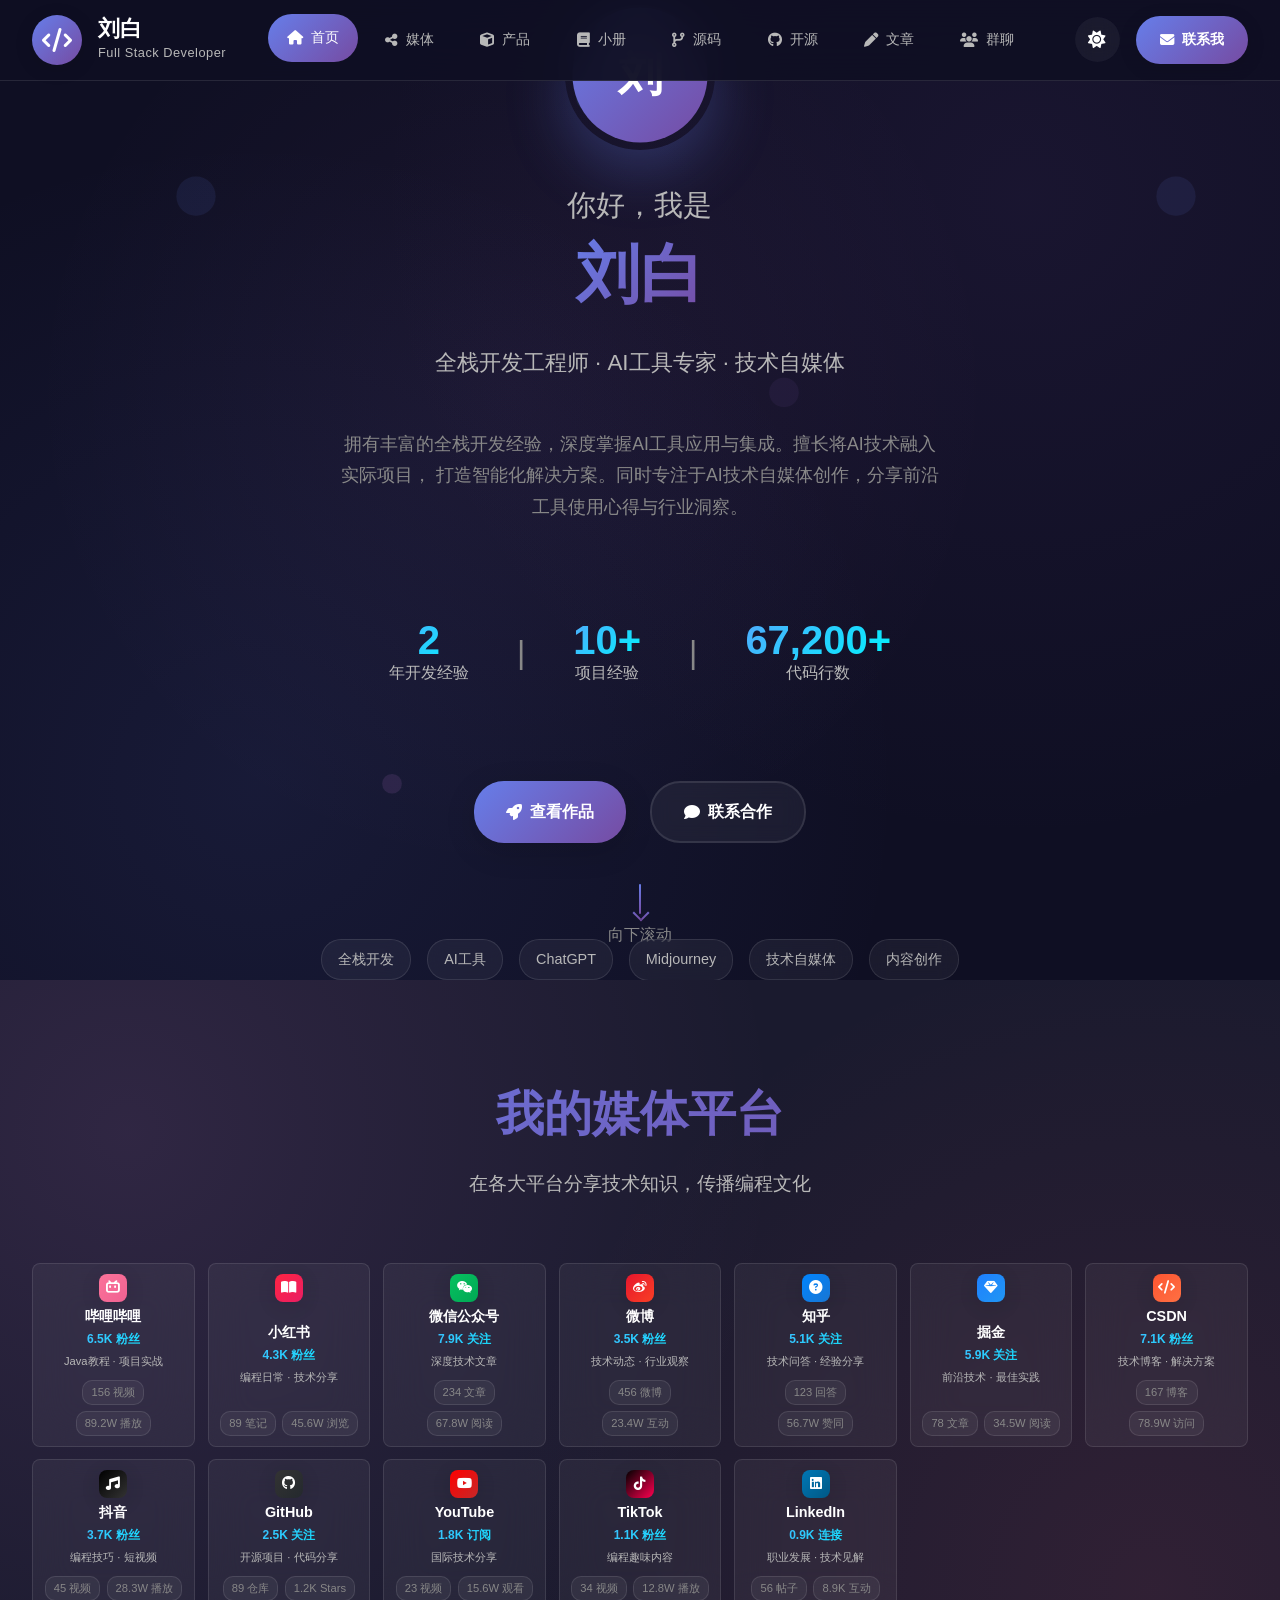
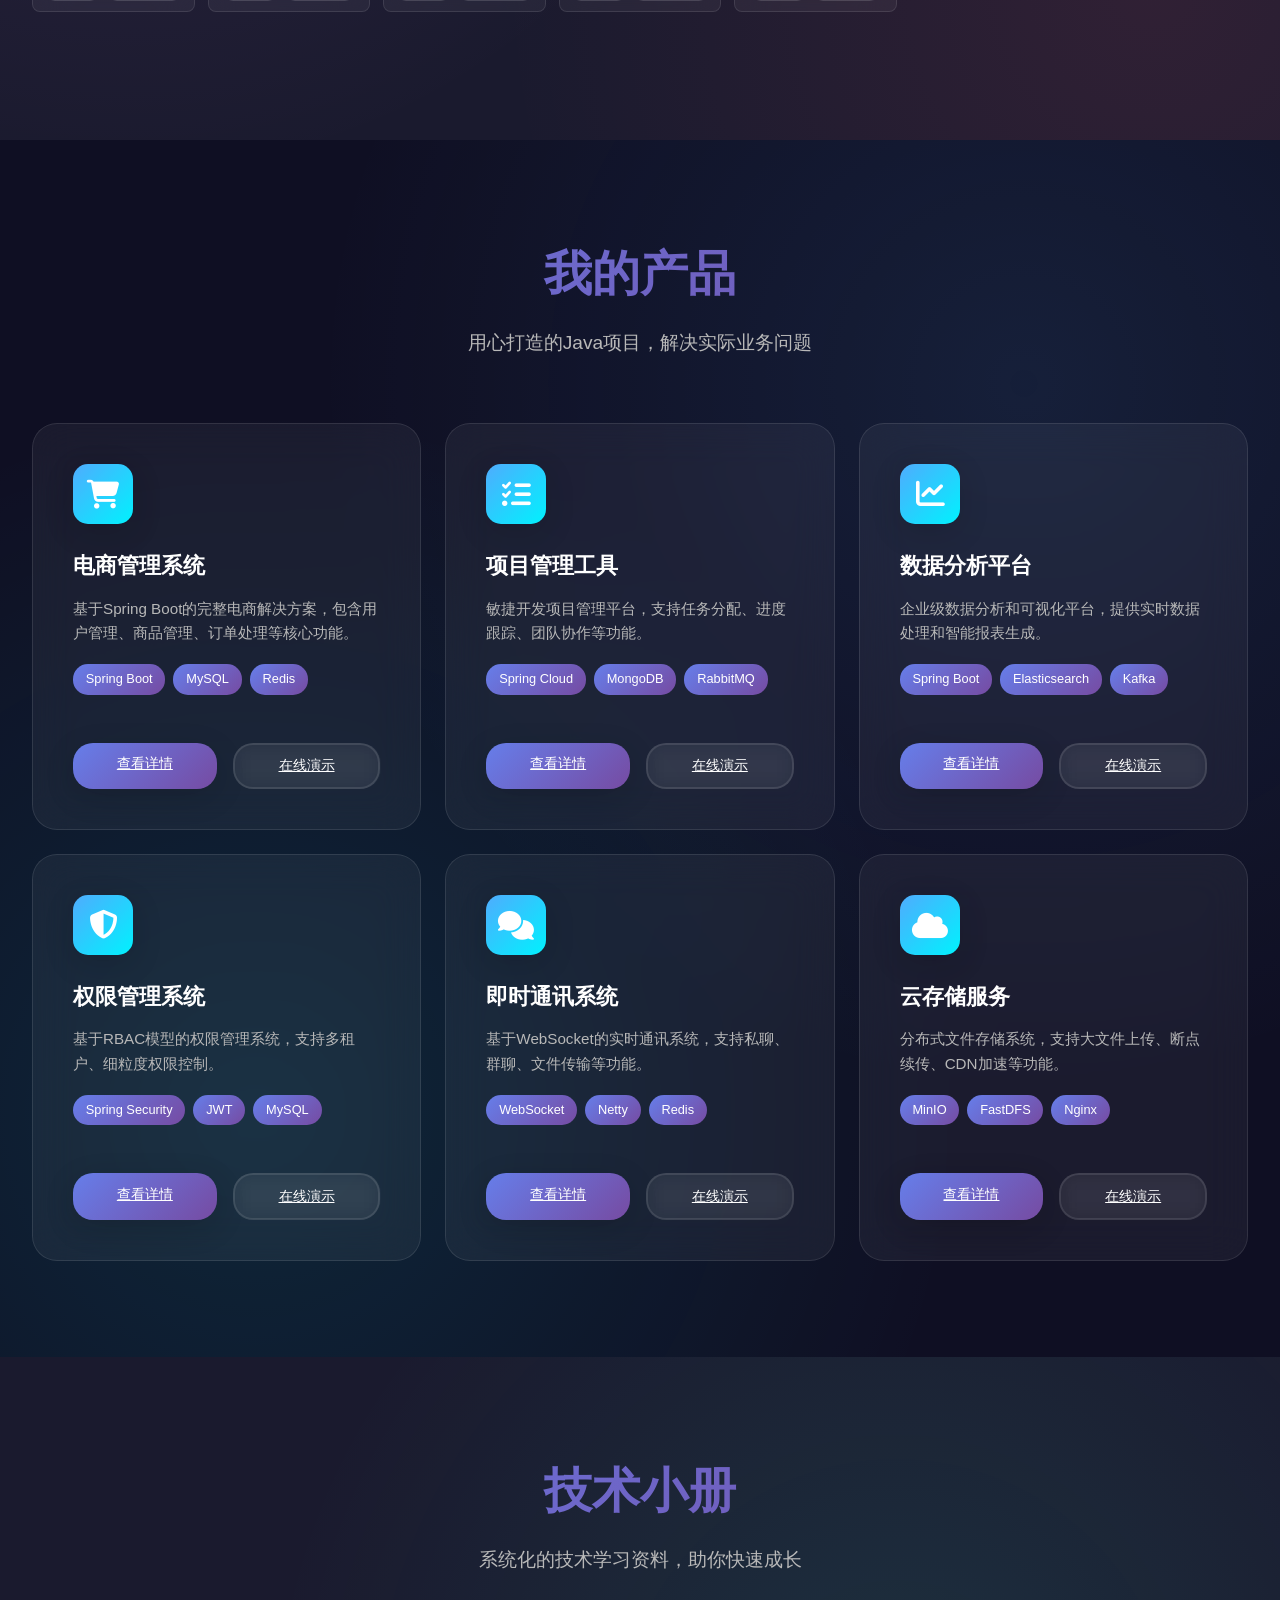
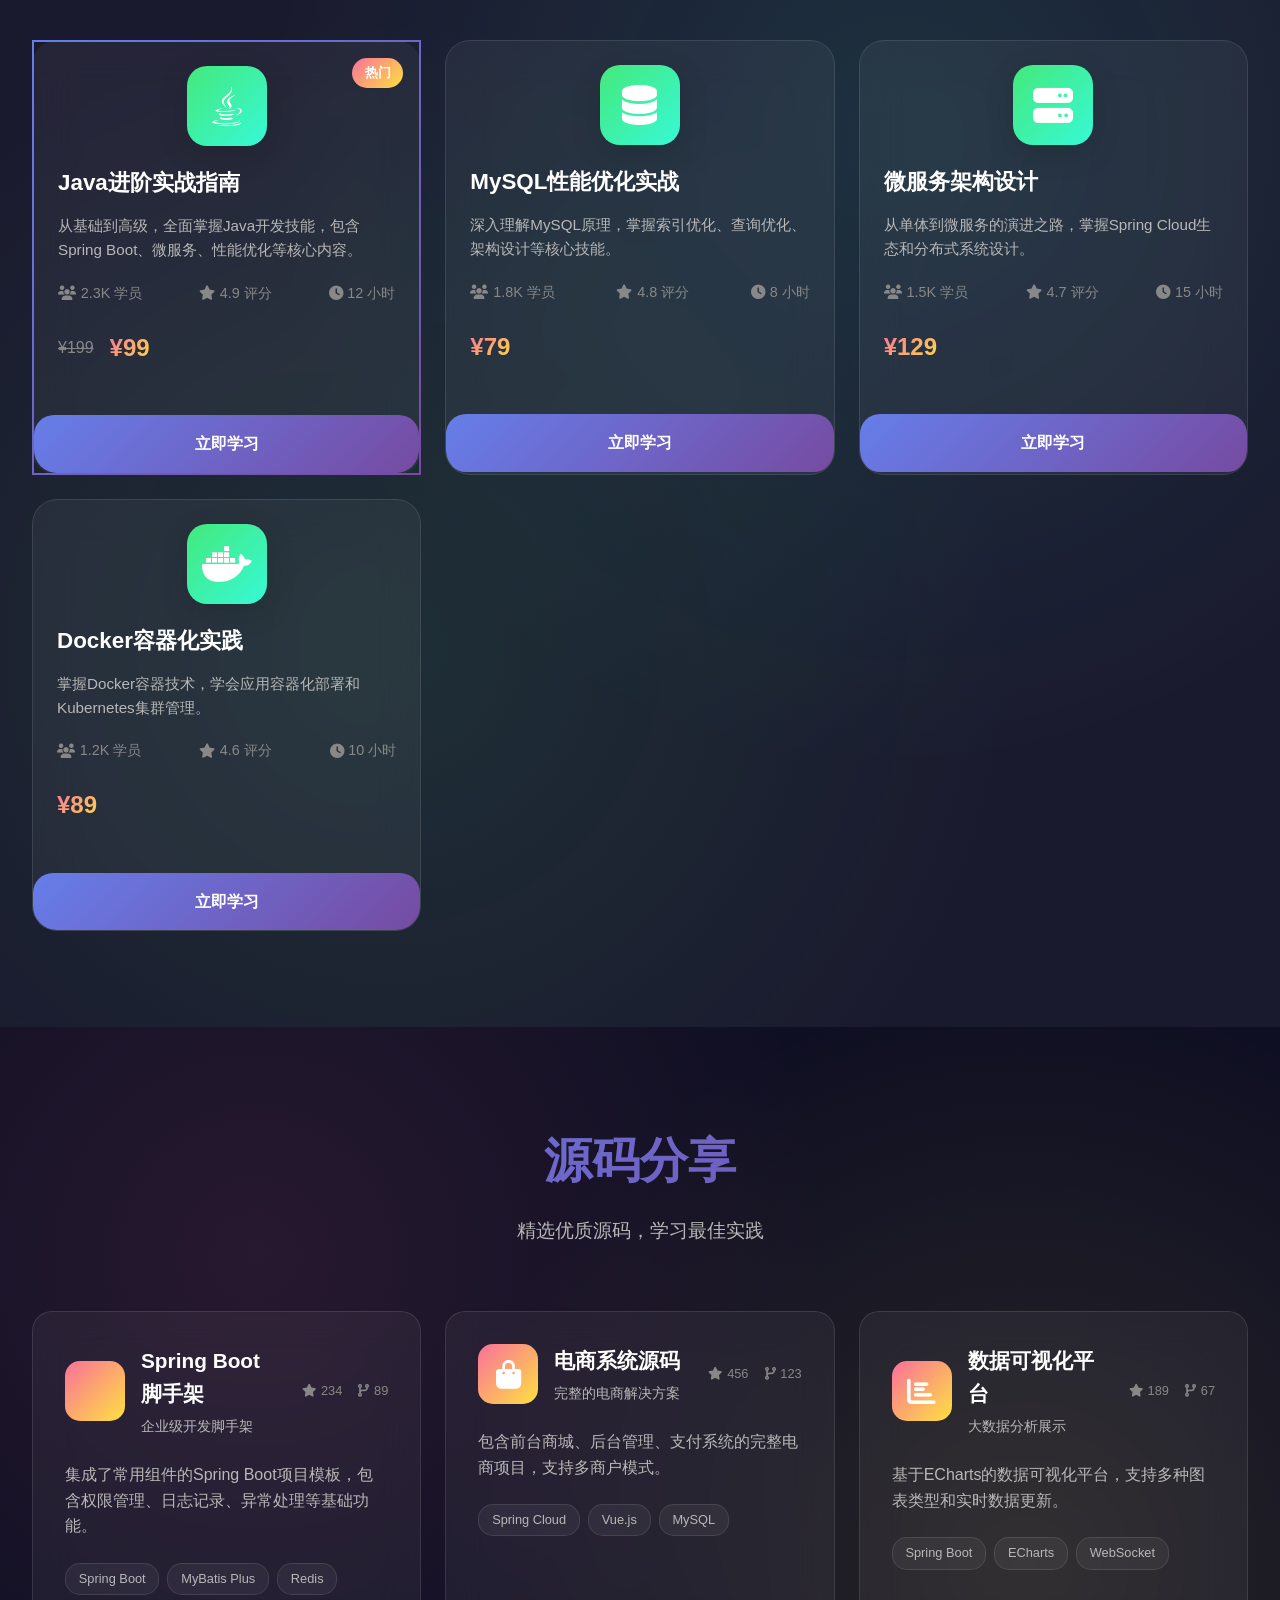
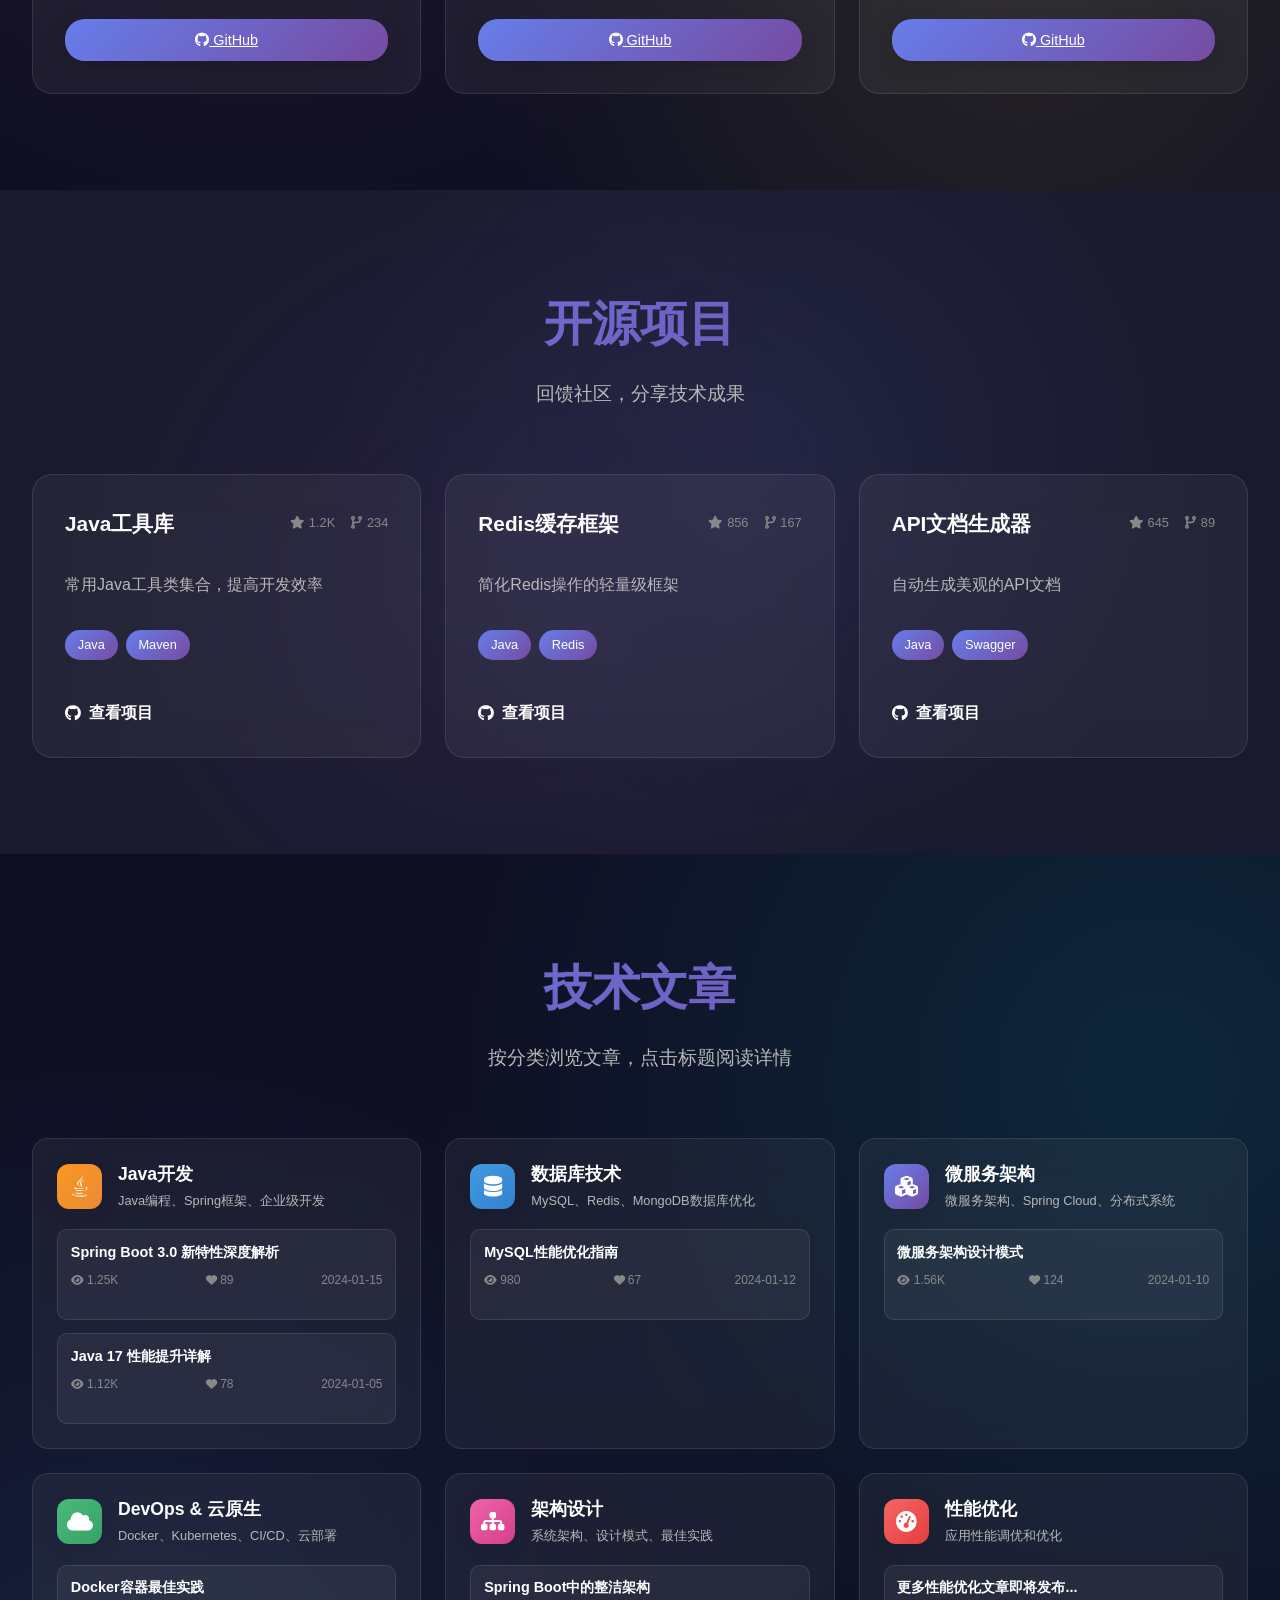
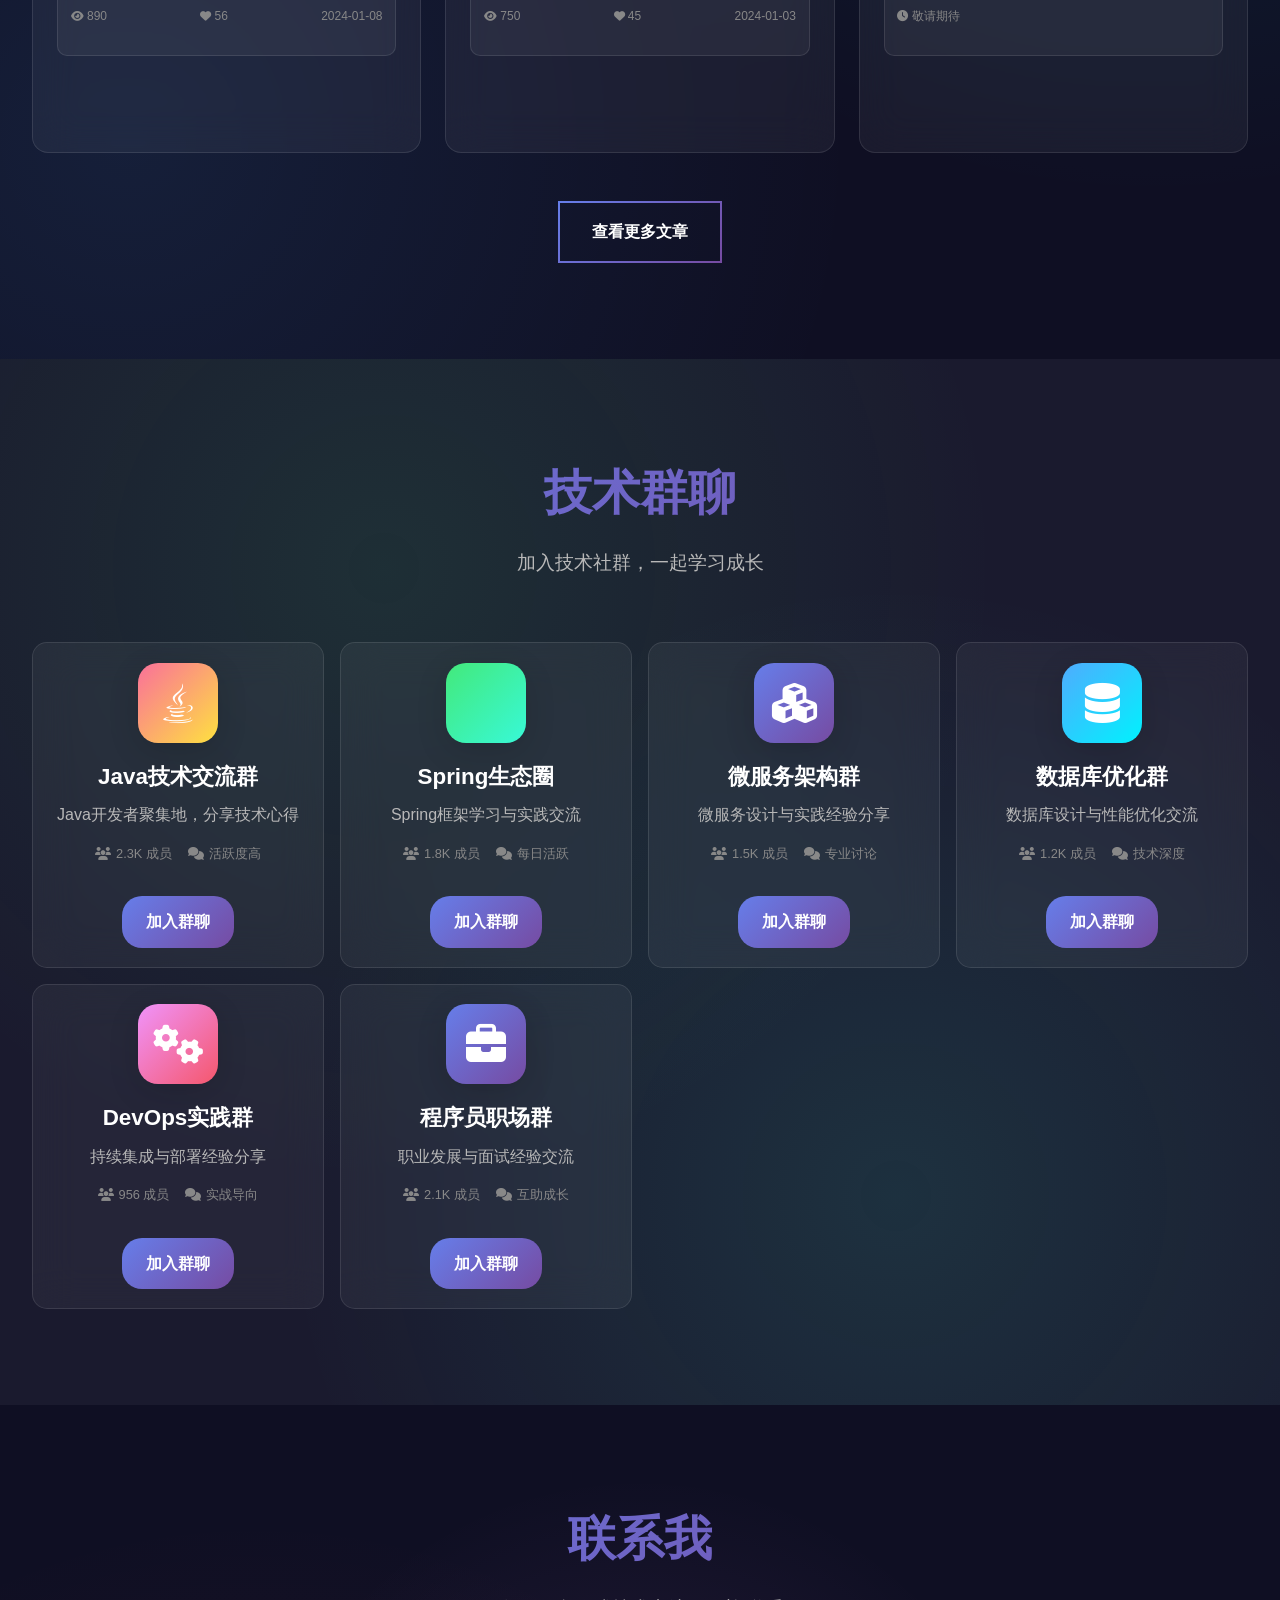
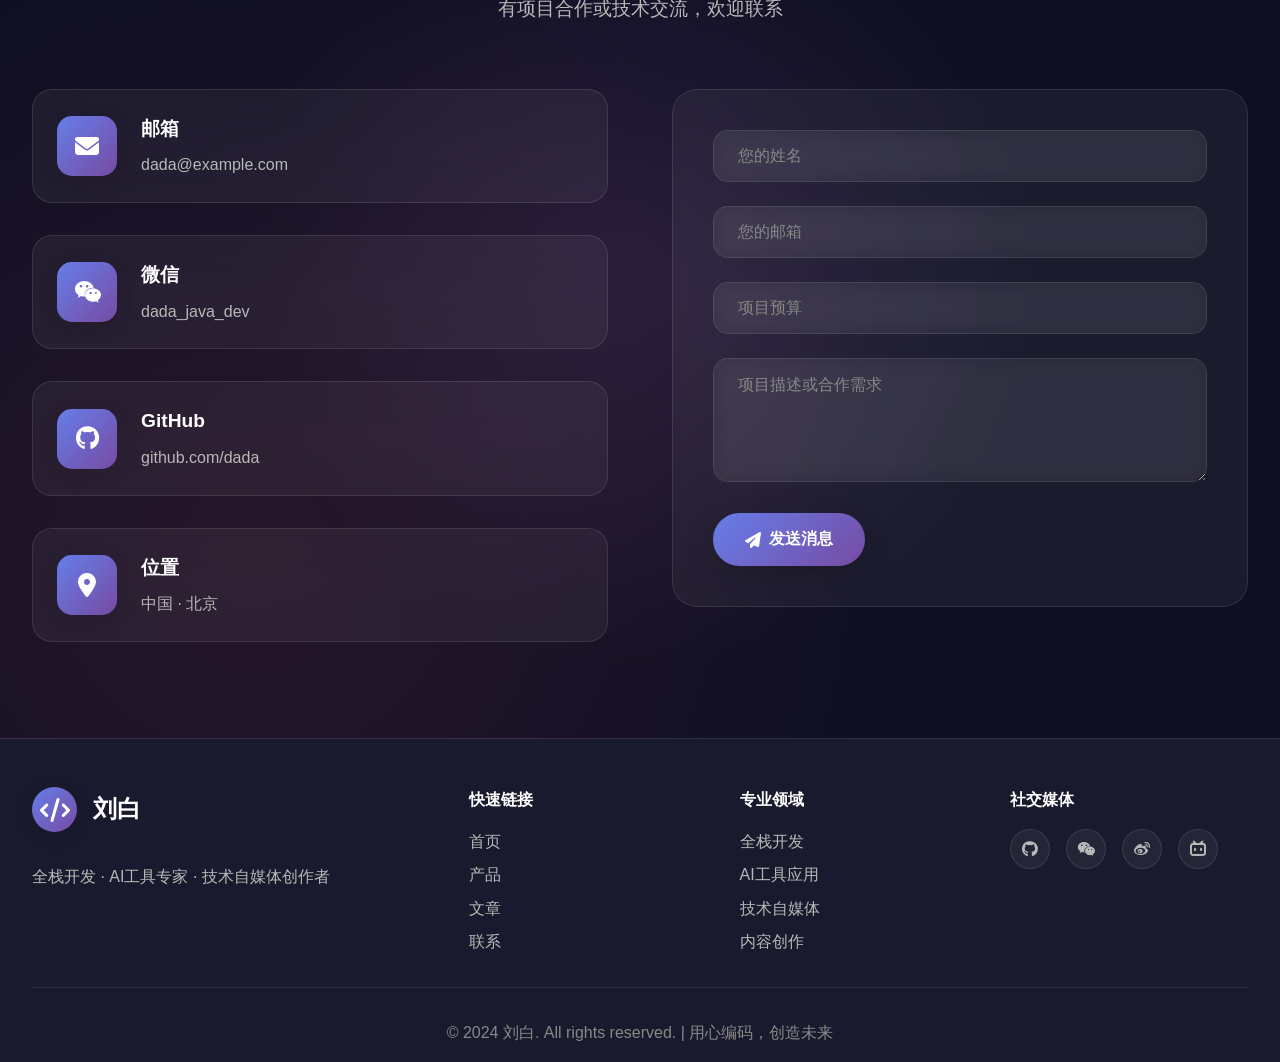
==== commit cbeb7c22: "fix:  1):修改样式；  2):修改名称；" ====
--- a/frontend/index.html
+++ b/frontend/index.html
@@ -3,7 +3,7 @@
 <head>
     <meta charset="UTF-8">
     <meta name="viewport" content="width=device-width, initial-scale=1.0">
-    <title>哒哒 - Java开发工程师</title>
+    <title>刘白 - Java开发工程师</title>
     <link rel="stylesheet" href="css/style.css">
     <link rel="stylesheet" href="https://cdnjs.cloudflare.com/ajax/libs/font-awesome/6.4.0/css/all.min.css">
 </head>
@@ -13,11 +13,12 @@
         <div class="nav-container">
             <a href="#home" class="nav-logo">
                 <div class="logo-avatar">
-                    <i class="fas fa-code"></i>
+                    <img src="images/avatar.jpg" alt="刘白" onerror="this.style.display='none'; this.nextElementSibling.style.display='flex';">
+                    <i class="fas fa-code" style="display: none;"></i>
                 </div>
                 <div class="logo-text">
-                    <span class="logo-name">哒哒</span>
-                    <span class="logo-subtitle">Java Developer</span>
+                    <span class="logo-name">刘白</span>
+                    <span class="logo-subtitle">Full Stack Developer</span>
                 </div>
             </a>
             
@@ -73,16 +74,16 @@
         <div class="hero-container">
             <div class="hero-content">
                 <div class="hero-avatar">
-                    <img src="data:image/svg+xml,%3Csvg xmlns='http://www.w3.org/2000/svg' viewBox='0 0 200 200'%3E%3Cdefs%3E%3ClinearGradient id='grad1' x1='0%25' y1='0%25' x2='100%25' y2='100%25'%3E%3Cstop offset='0%25' style='stop-color:%23667eea;stop-opacity:1' /%3E%3Cstop offset='100%25' style='stop-color:%23764ba2;stop-opacity:1' /%3E%3C/linearGradient%3E%3C/defs%3E%3Ccircle cx='100' cy='100' r='90' fill='url(%23grad1)'/%3E%3Ctext x='100' y='120' text-anchor='middle' fill='white' font-size='60' font-weight='bold'%3E哒%3C/text%3E%3C/svg%3E" alt="Avatar">
+                    <img src="images/avatar.jpg" alt="刘白的头像" onerror="this.src='data:image/svg+xml,%3Csvg xmlns=\'http://www.w3.org/2000/svg\' viewBox=\'0 0 200 200\'%3E%3Cdefs%3E%3ClinearGradient id=\'grad1\' x1=\'0%25\' y1=\'0%25\' x2=\'100%25\' y2=\'100%25\'%3E%3Cstop offset=\'0%25\' style=\'stop-color:%23667eea;stop-opacity:1\' /%3E%3Cstop offset=\'100%25\' style=\'stop-color:%23764ba2;stop-opacity:1\' /%3E%3C/linearGradient%3E%3C/defs%3E%3Ccircle cx=\'100\' cy=\'100\' r=\'90\' fill=\'url(%23grad1)\'/%3E%3Ctext x=\'100\' y=\'120\' text-anchor=\'middle\' fill=\'white\' font-size=\'60\' font-weight=\'bold\'%3E刘%3C/text%3E%3C/svg%3E'">
                 </div>
                 <h1 class="hero-title">
                     <span class="title-line">你好，我是</span>
-                    <span class="title-name">哒哒</span>
+                    <span class="title-name">刘白</span>
                 </h1>
-                <p class="hero-subtitle">Java开发工程师 · 全栈开发者 · 技术分享者</p>
+                <p class="hero-subtitle">全栈开发工程师 · AI工具专家 · 技术自媒体</p>
                 <p class="hero-description">
-                    专注于Java后端开发，熟悉Spring Boot、微服务架构、分布式系统设计。
-                    热爱技术分享，致力于用代码创造价值，用技术改变世界。
+                    拥有丰富的全栈开发经验，深度掌握AI工具应用与集成。擅长将AI技术融入实际项目，
+                    打造智能化解决方案。同时专注于AI技术自媒体创作，分享前沿工具使用心得与行业洞察。
                 </p>
                 
                 <div class="hero-stats">
@@ -92,12 +93,12 @@
                     </div>
                     <div class="stat-divider">|</div>
                     <div class="stat-item">
-                        <span class="stat-number" data-count="20">0</span>
+                        <span class="stat-number" data-count="30+">0</span>
                         <span class="stat-label">项目经验</span>
                     </div>
                     <div class="stat-divider">|</div>
                     <div class="stat-item">
-                        <span class="stat-number" data-count="50000">0</span>
+                        <span class="stat-number" data-count="200000+">0</span>
                         <span class="stat-label">代码行数</span>
                     </div>
                 </div>
@@ -114,12 +115,12 @@
                 </div>
                 
                 <div class="hero-skills">
-                    <div class="skill-tag">Java</div>
-                    <div class="skill-tag">Nginx</div>
-                    <div class="skill-tag">Docker</div>
-                    <div class="skill-tag">Spring Boot</div>
-                    <div class="skill-tag">各种中间件</div>
-                    <div class="skill-tag">微服务</div>
+                    <div class="skill-tag">全栈开发</div>
+                    <div class="skill-tag">AI工具</div>
+                    <div class="skill-tag">ChatGPT</div>
+                    <div class="skill-tag">Midjourney</div>
+                    <div class="skill-tag">技术自媒体</div>
+                    <div class="skill-tag">内容创作</div>
                 </div>
             </div>
         </div>
@@ -1046,11 +1047,12 @@
                 <div class="footer-info">
                     <div class="footer-logo">
                         <div class="logo-avatar">
-                            <i class="fas fa-code"></i>
-                        </div>
-                        <span>哒哒</span>
-                    </div>
-                    <p>专注Java开发，用技术创造价值</p>
+                            <img src="images/avatar.jpg" alt="刘白" onerror="this.style.display='none'; this.nextElementSibling.style.display='flex';">
+                            <i class="fas fa-code" style="display: none;"></i>
+                        </div>
+                        <span>刘白</span>
+                    </div>
+                    <p>全栈开发 · AI工具专家 · 技术自媒体创作者</p>
                 </div>
                 
                 <div class="footer-links">
@@ -1065,12 +1067,12 @@
                     </div>
                     
                     <div class="footer-section">
-                        <h4>技术栈</h4>
+                        <h4>专业领域</h4>
                         <ul>
-                            <li>Java & Spring</li>
-                            <li>MySQL & Redis</li>
-                            <li>Docker & K8s</li>
-                            <li>微服务架构</li>
+                            <li>全栈开发</li>
+                            <li>AI工具应用</li>
+                            <li>技术自媒体</li>
+                            <li>内容创作</li>
                         </ul>
                     </div>
                     
@@ -1087,7 +1089,7 @@
             </div>
             
             <div class="footer-bottom">
-                <p>&copy; 2024 哒哒. All rights reserved. | 用心编码，创造未来</p>
+                <p>&copy; 2024 刘白. All rights reserved. | 用心编码，创造未来</p>
             </div>
         </div>
     </footer>
--- a/frontend/css/style.css
+++ b/frontend/css/style.css
@@ -1,4 +1,4 @@
-/* 现代渐变风格CSS - 哒哒的个人网站 */
+/* 现代渐变风格CSS - 刘白的个人网站 */
 
 /* CSS变量定义 */
 :root {
@@ -58,7 +58,7 @@
 }
 
 body {
-    font-family: -apple-system, BlinkMacSystemFont, 'Segoe UI', 'Roboto', 'Oxygen', 'Ubuntu', 'Cantarell', sans-serif;
+    font-family: "Microsoft YaHei", "微软雅黑", -apple-system, BlinkMacSystemFont, 'Segoe UI', 'Roboto', 'Oxygen', 'Ubuntu', 'Cantarell', sans-serif;
     background: var(--bg-primary);
     color: var(--text-primary);
     line-height: 1.6;
@@ -97,6 +97,7 @@
     display: flex;
     align-items: center;
     gap: 1rem;
+    text-decoration: none;
 }
 
 .logo-avatar {
@@ -110,6 +111,14 @@
     font-size: 1.5rem;
     color: white;
     box-shadow: var(--shadow-light);
+    overflow: hidden;
+}
+
+.logo-avatar img {
+    width: 100%;
+    height: 100%;
+    object-fit: cover;
+    border-radius: 50%;
 }
 
 .logo-text {
@@ -122,6 +131,7 @@
     font-weight: 700;
     color: var(--text-primary);
     line-height: 1.2;
+    text-decoration: none;
 }
 
 .logo-subtitle {
@@ -129,6 +139,7 @@
     color: var(--text-secondary);
     font-weight: 400;
     letter-spacing: 0.5px;
+    text-decoration: none;
 }
 
 .nav-menu {
@@ -276,6 +287,7 @@
     overflow: hidden;
     box-shadow: 0 20px 60px rgba(102, 126, 234, 0.3);
     animation: pulse 3s ease-in-out infinite;
+    margin: 0 auto;
 }
 
 @keyframes pulse {
@@ -287,6 +299,7 @@
     width: 100%;
     height: 100%;
     object-fit: cover;
+    border-radius: 50%;
 }
 
 .hero-title {
@@ -1787,6 +1800,35 @@
     color: var(--text-muted);
 }
 
+/* 作者头像样式 */
+.author-avatar {
+    width: 80px;
+    height: 80px;
+    border-radius: 50%;
+    overflow: hidden;
+    flex-shrink: 0;
+}
+
+.author-avatar img {
+    width: 100%;
+    height: 100%;
+    object-fit: cover;
+    border-radius: 50%;
+}
+
+/* 页脚头像样式 */
+.footer-logo .logo-avatar {
+    width: 45px;
+    height: 45px;
+}
+
+.footer-logo .logo-avatar img {
+    width: 100%;
+    height: 100%;
+    object-fit: cover;
+    border-radius: 50%;
+}
+
 /* 返回顶部按钮 */
 .back-to-top {
     position: fixed;
